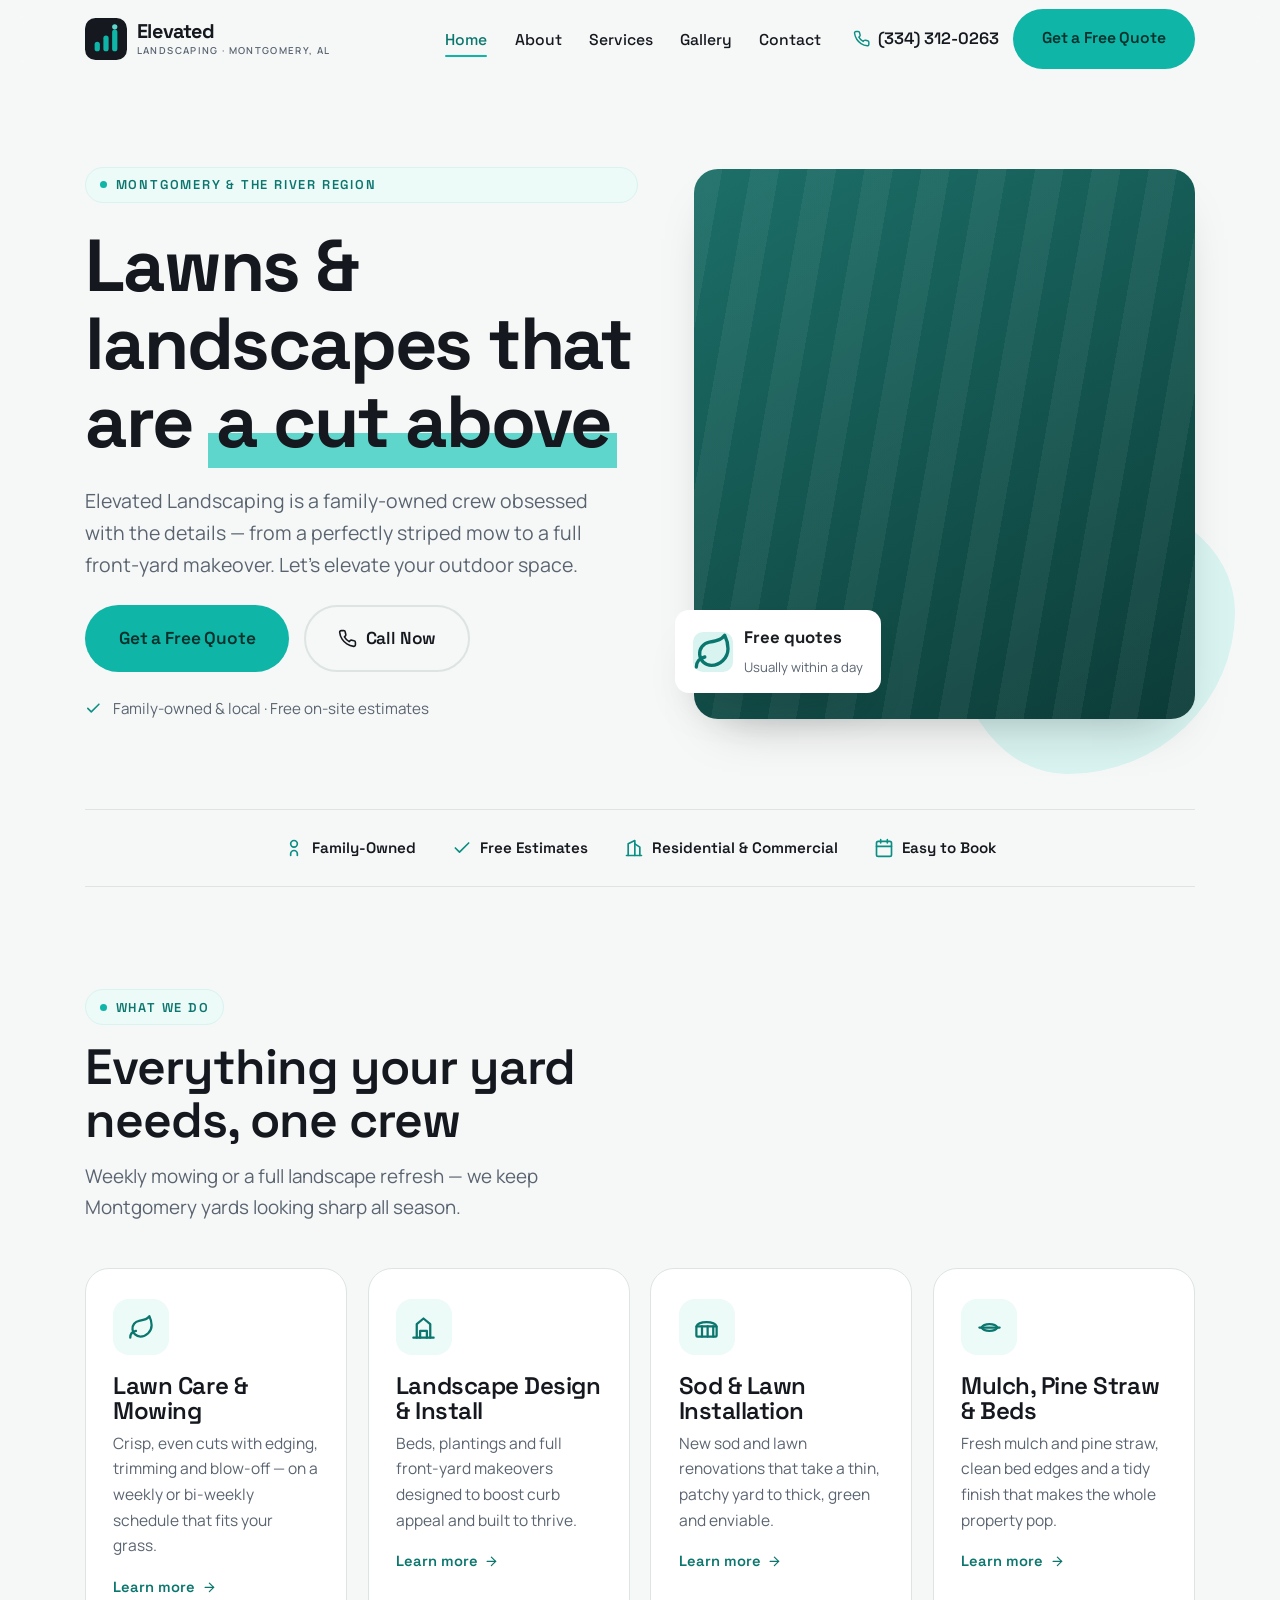
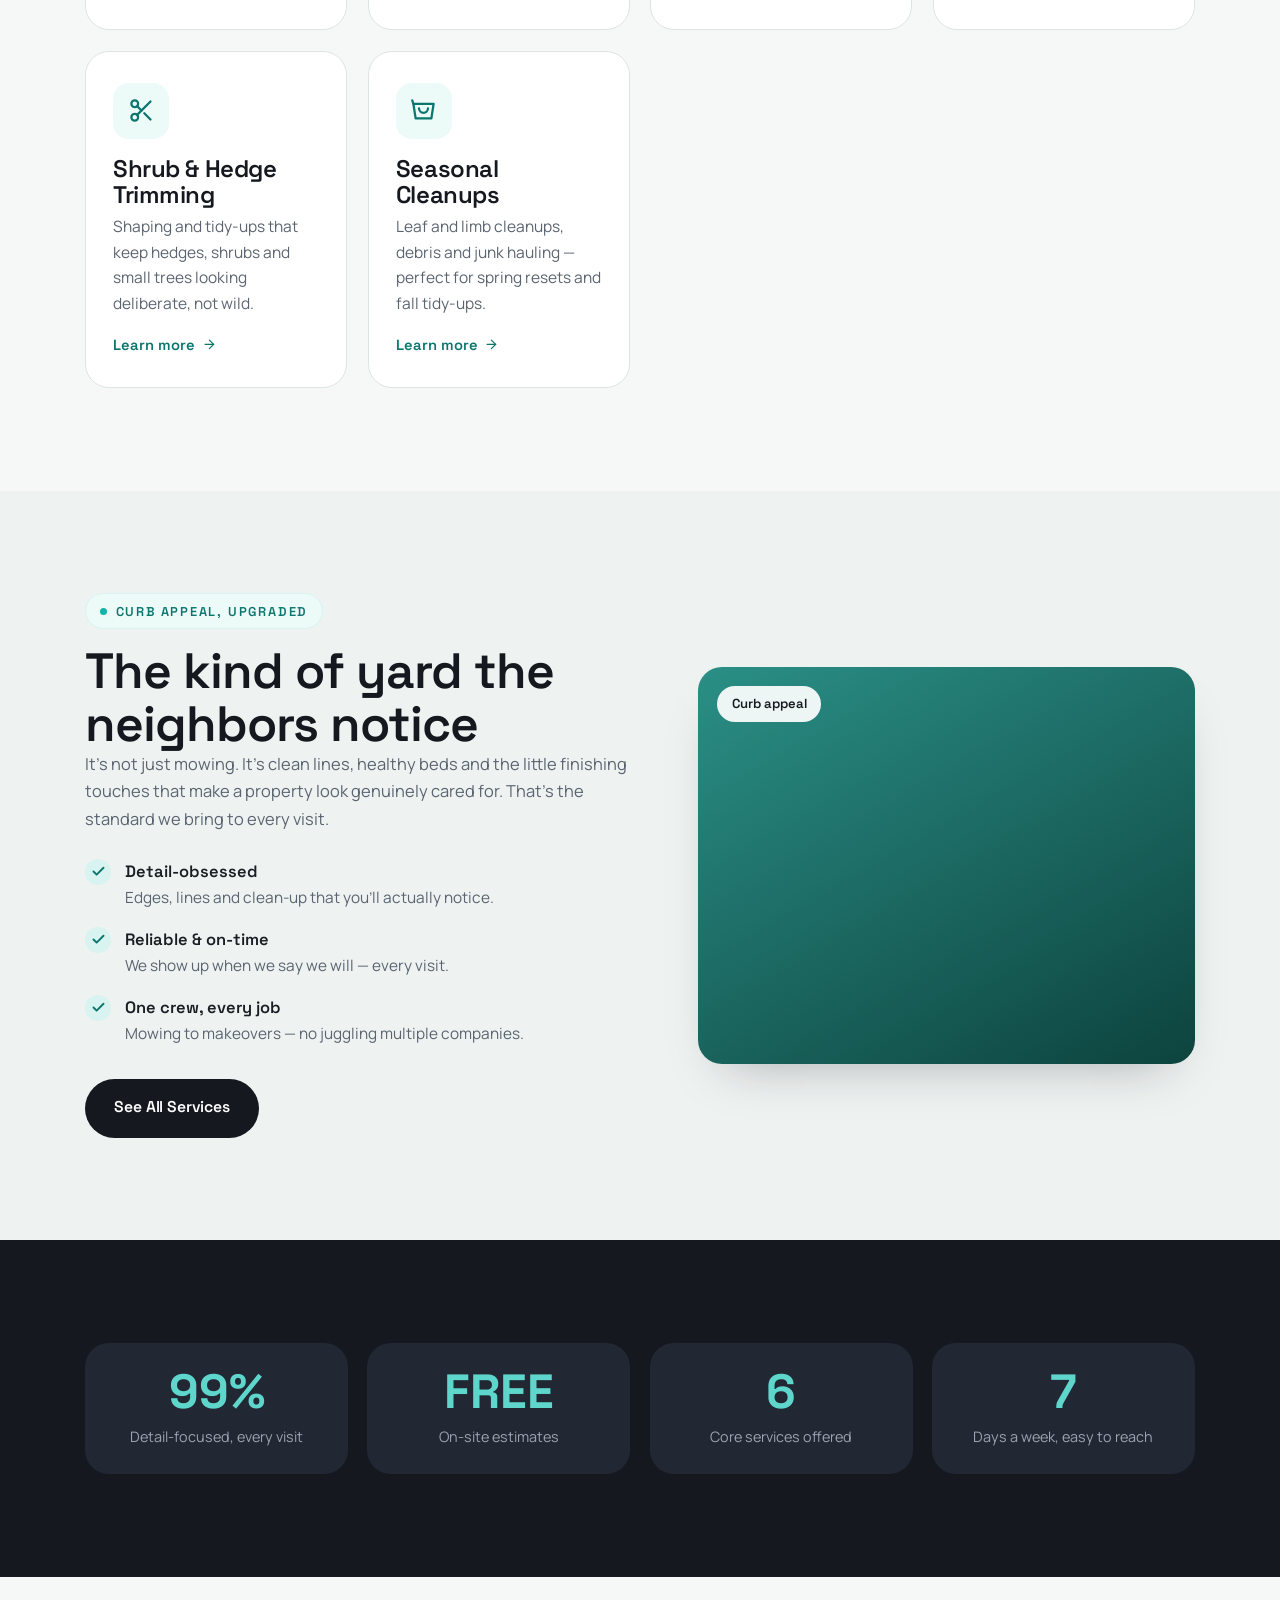
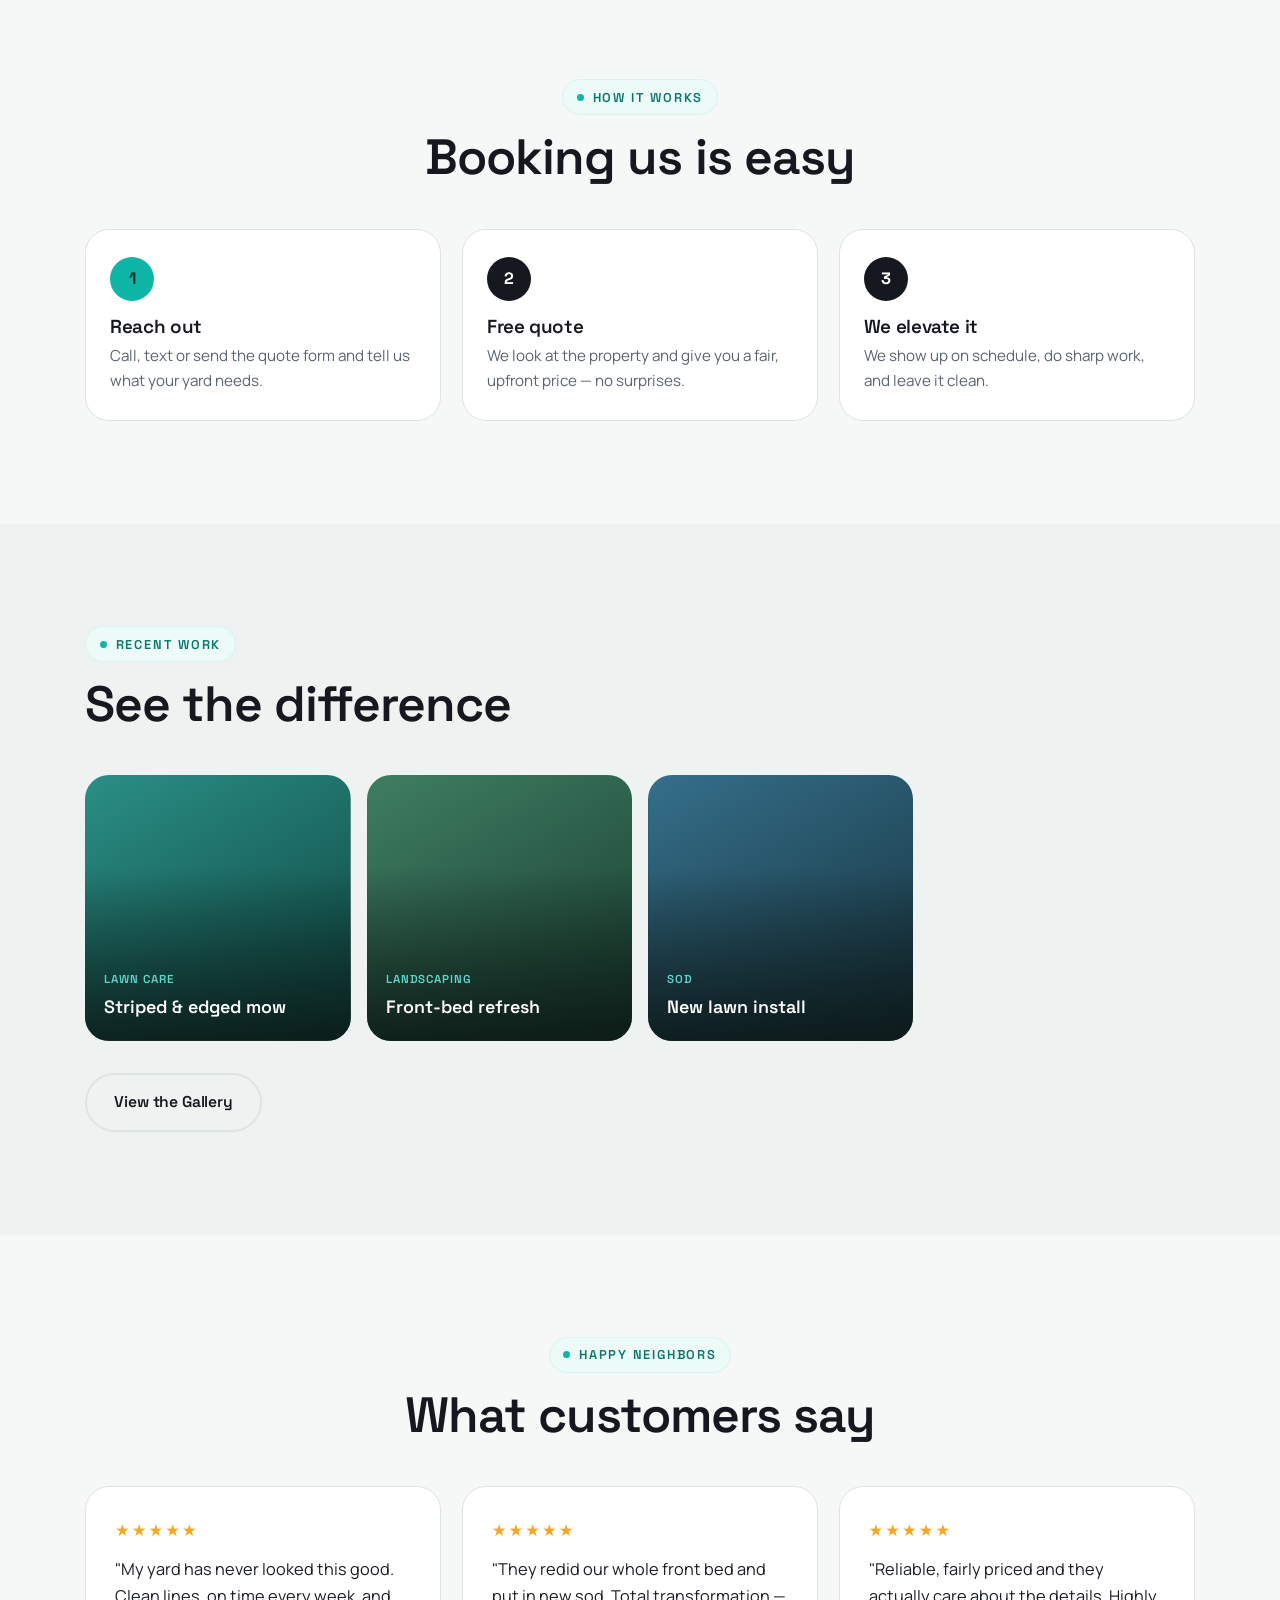
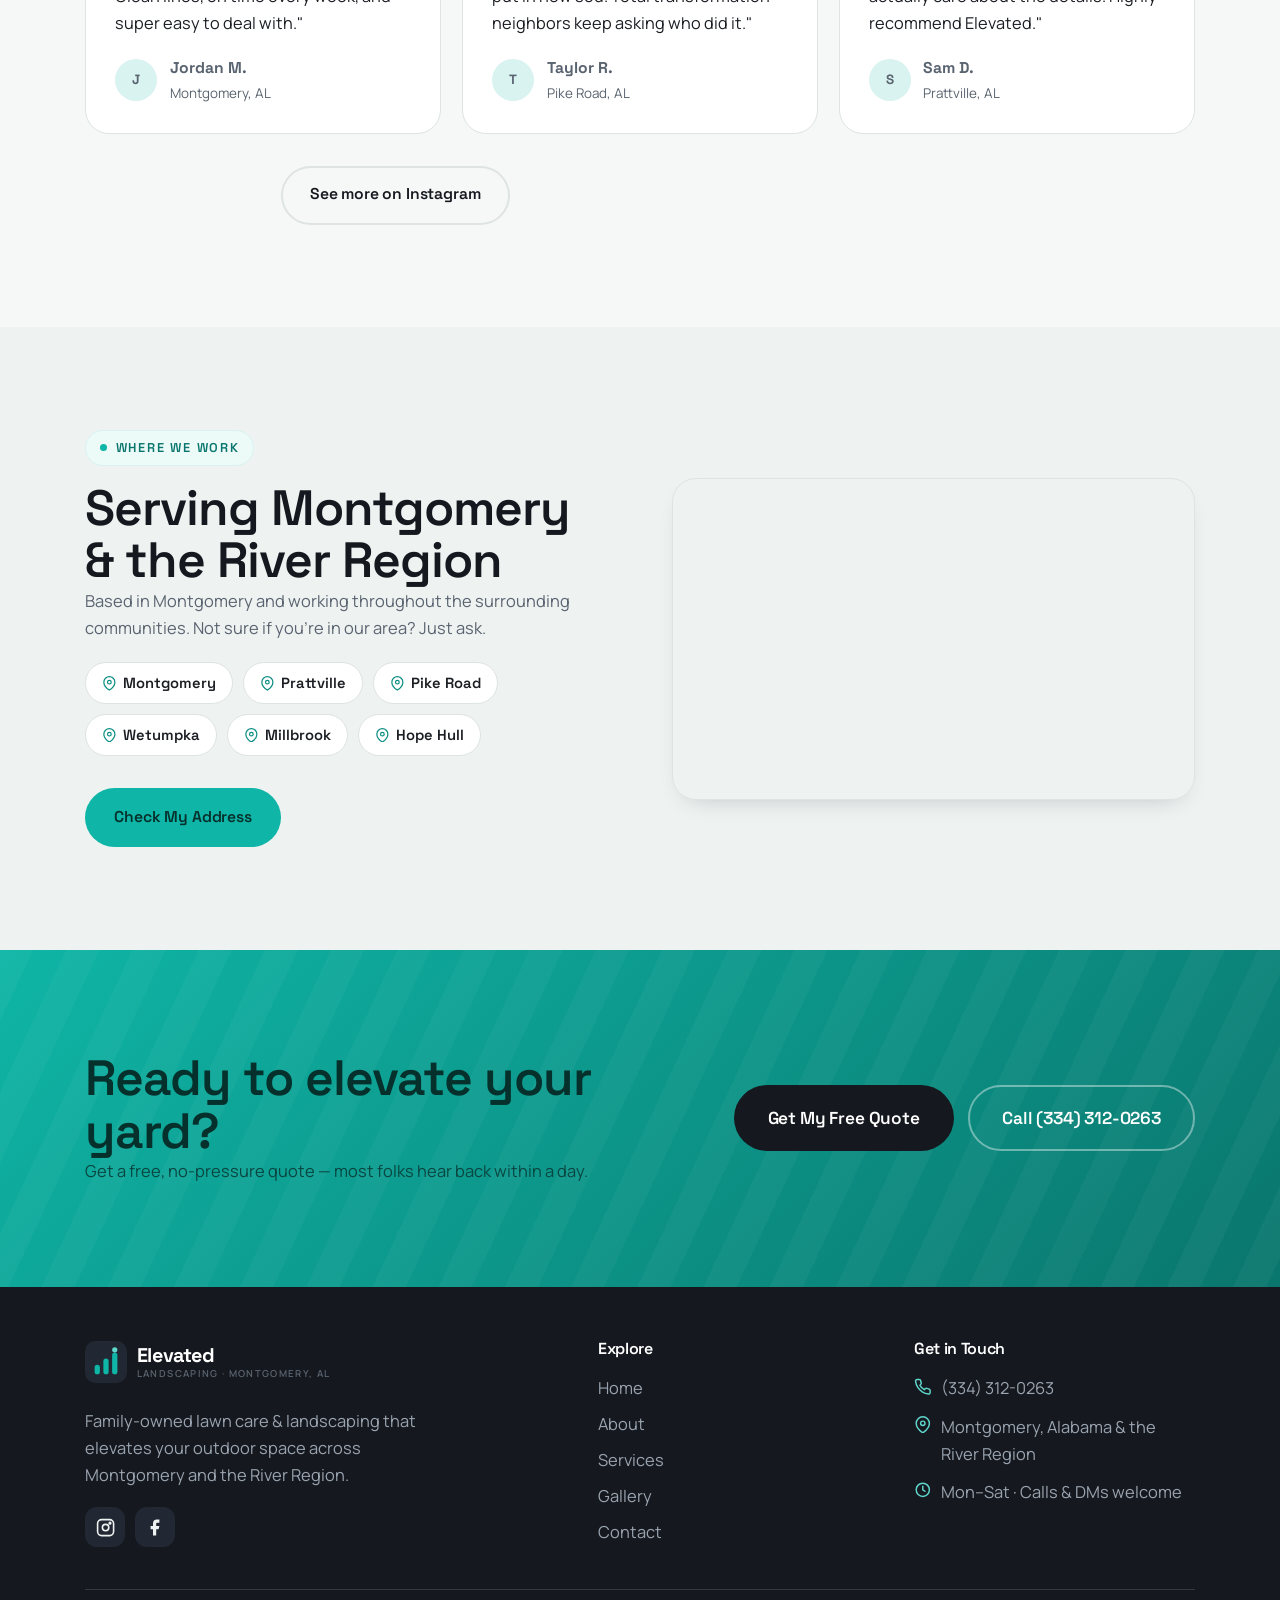
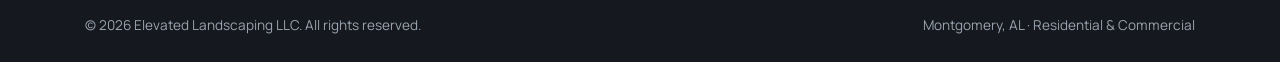
==== index.html @ ee964b33 "Initial commit: Elevated Landscaping LLC website Co-Authored-By: Claude Opus 4.8 <noreply@anthropic." ====
<!DOCTYPE html>
<html lang="en" class="no-js">
<head>
  <meta charset="UTF-8" />
  <meta name="viewport" content="width=device-width, initial-scale=1.0" />
  <title>Elevated Landscaping LLC | Lawn Care &amp; Landscaping in Montgomery, AL</title>
  <meta name="description" content="Elevated Landscaping LLC is a family-owned lawn care & landscaping company in Montgomery, AL. Mowing, landscape design, sod, mulch & cleanups. Free quotes — (334) 312-0263." />
  <meta name="theme-color" content="#15181e" />
  <link rel="canonical" href="https://elevatedlandscapingllc.example/" />

  <meta property="og:title" content="Elevated Landscaping LLC — Montgomery, AL" />
  <meta property="og:description" content="Lawn care & landscaping that elevates your outdoor space. Family-owned, serving Montgomery & the River Region." />
  <meta property="og:type" content="website" />
  <meta property="og:locale" content="en_US" />

  <link rel="icon" href="assets/icons/favicon.svg" type="image/svg+xml" />
  <link rel="preconnect" href="https://fonts.googleapis.com" />
  <link rel="preconnect" href="https://fonts.gstatic.com" crossorigin />
  <link href="https://fonts.googleapis.com/css2?family=Space+Grotesk:wght@500;600;700&family=Manrope:wght@400;500;600;700&display=swap" rel="stylesheet" />
  <link rel="stylesheet" href="css/style.css" />

  <script type="application/ld+json">
  {
    "@context": "https://schema.org",
    "@type": "LandscapingBusiness",
    "name": "Elevated Landscaping LLC",
    "telephone": "+1-334-312-0263",
    "address": { "@type": "PostalAddress", "addressLocality": "Montgomery", "addressRegion": "AL", "addressCountry": "US" },
    "areaServed": "Montgomery & the River Region, Alabama",
    "sameAs": [
      "https://www.instagram.com/elevated_landscapingllc/",
      "https://www.facebook.com/p/Elevated-Landscaping-61557698182991/"
    ],
    "description": "Family-owned lawn care and landscaping serving Montgomery and the River Region."
  }
  </script>
</head>
<body>
  <a class="skip-link" href="#main">Skip to content</a>

  <!-- ===================== HEADER ===================== -->
  <header class="header">
    <div class="container">
      <nav class="nav" aria-label="Primary">
        <a href="index.html" class="logo" aria-label="Elevated Landscaping — home">
          <svg class="logo__mark" viewBox="0 0 48 48" aria-hidden="true">
            <rect width="48" height="48" rx="12" fill="#15181e"/>
            <g fill="#0fb5a6"><rect x="11" y="27" width="6" height="11" rx="3"/><rect x="21" y="20" width="6" height="18" rx="3"/><rect x="31" y="13" width="6" height="25" rx="3"/></g>
            <circle cx="34" cy="10" r="3" fill="#5fd6cc"/>
          </svg>
          <span class="logo__name">Elevated<small>Landscaping · Montgomery, AL</small></span>
        </a>
        <div class="nav__menu" id="nav-menu">
          <ul class="nav__links">
            <li><a class="nav__link" href="index.html">Home</a></li>
            <li><a class="nav__link" href="about.html">About</a></li>
            <li><a class="nav__link" href="services.html">Services</a></li>
            <li><a class="nav__link" href="gallery.html">Gallery</a></li>
            <li><a class="nav__link" href="contact.html">Contact</a></li>
          </ul>
          <div class="nav__actions">
            <a href="tel:+13343120263" class="nav__phone" aria-label="Call (334) 312-0263">
              <svg viewBox="0 0 24 24" fill="none" stroke="currentColor" stroke-width="2" stroke-linecap="round" stroke-linejoin="round" aria-hidden="true"><path d="M22 16.92v3a2 2 0 0 1-2.18 2 19.79 19.79 0 0 1-8.63-3.07 19.5 19.5 0 0 1-6-6 19.79 19.79 0 0 1-3.07-8.67A2 2 0 0 1 4.11 2h3a2 2 0 0 1 2 1.72c.13.96.36 1.9.7 2.81a2 2 0 0 1-.45 2.11L8.09 9.91a16 16 0 0 0 6 6l1.27-1.27a2 2 0 0 1 2.11-.45c.91.34 1.85.57 2.81.7A2 2 0 0 1 22 16.92Z"/></svg>
              (334) 312-0263
            </a>
            <a href="contact.html" class="btn">Get a Free Quote</a>
          </div>
        </div>
        <button class="nav__toggle" aria-label="Toggle menu" aria-controls="nav-menu" aria-expanded="false"><span></span></button>
      </nav>
    </div>
  </header>
  <div class="nav-scrim" aria-hidden="true"></div>

  <main id="main">

    <!-- ===================== HERO ===================== -->
    <section class="hero">
      <div class="container hero__inner">
        <div class="hero__copy">
          <span class="eyebrow reveal">Montgomery &amp; the River Region</span>
          <h1 class="reveal" data-delay="1">Lawns &amp; landscapes that are <span class="hl-underline">a cut above</span></h1>
          <p class="hero__lead reveal" data-delay="2">Elevated Landscaping is a family-owned crew obsessed with the details — from a perfectly striped mow to a full front-yard makeover. Let's elevate your outdoor space.</p>
          <div class="hero__actions reveal" data-delay="3">
            <a href="contact.html" class="btn btn--lg">Get a Free Quote</a>
            <a href="tel:+13343120263" class="btn btn--ghost btn--lg">
              <svg viewBox="0 0 24 24" fill="none" stroke="currentColor" stroke-width="2" stroke-linecap="round" stroke-linejoin="round" aria-hidden="true"><path d="M22 16.92v3a2 2 0 0 1-2.18 2 19.79 19.79 0 0 1-8.63-3.07 19.5 19.5 0 0 1-6-6 19.79 19.79 0 0 1-3.07-8.67A2 2 0 0 1 4.11 2h3a2 2 0 0 1 2 1.72c.13.96.36 1.9.7 2.81a2 2 0 0 1-.45 2.11L8.09 9.91a16 16 0 0 0 6 6l1.27-1.27a2 2 0 0 1 2.11-.45c.91.34 1.85.57 2.81.7A2 2 0 0 1 22 16.92Z"/></svg>
              Call Now
            </a>
          </div>
          <p class="hero__rating reveal" data-delay="3">
            <svg viewBox="0 0 24 24" fill="none" stroke="currentColor" stroke-width="2.2" stroke-linecap="round" stroke-linejoin="round" style="width:1.1em;color:var(--teal-600)"><polyline points="20 6 9 17 4 12"/></svg>
            Family-owned &amp; local · Free on-site estimates
          </p>
        </div>
        <div class="hero__visual reveal" data-delay="2">
          <div class="hero__blob" aria-hidden="true"></div>
          <!-- Replace background with a real signature lawn / landscape photo -->
          <div class="hero__img" role="img" aria-label="A freshly manicured lawn and landscape"></div>
          <div class="hero__badge">
            <span class="ic"><svg viewBox="0 0 24 24" fill="none" stroke="currentColor" stroke-width="2" stroke-linecap="round" stroke-linejoin="round"><path d="M11 20A7 7 0 0 1 9.8 6.1C15.5 5 17 4.48 19 2c1 2 2 4.18 2 8 0 5.5-4.78 10-10 10Z"/><path d="M2 21c0-3 1.85-5.36 5.08-6"/></svg></span>
            <div><b>Free quotes</b><span>Usually within a day</span></div>
          </div>
        </div>
      </div>
    </section>

    <!-- ===================== TRUST BAR ===================== -->
    <div class="container">
      <div class="trustbar">
        <span class="trustbar__item"><svg viewBox="0 0 24 24" fill="none" stroke="currentColor" stroke-width="2" stroke-linecap="round" stroke-linejoin="round"><path d="M16 21v-2a4 4 0 0 0-8 0v2"/><circle cx="12" cy="7" r="4"/></svg>Family-Owned</span>
        <span class="trustbar__item"><svg viewBox="0 0 24 24" fill="none" stroke="currentColor" stroke-width="2" stroke-linecap="round" stroke-linejoin="round"><path d="M20 6 9 17l-5-5"/></svg>Free Estimates</span>
        <span class="trustbar__item"><svg viewBox="0 0 24 24" fill="none" stroke="currentColor" stroke-width="2" stroke-linecap="round" stroke-linejoin="round"><path d="M3 21h18"/><path d="M5 21V7l8-4v18"/><path d="M19 21V11l-6-4"/></svg>Residential &amp; Commercial</span>
        <span class="trustbar__item"><svg viewBox="0 0 24 24" fill="none" stroke="currentColor" stroke-width="2" stroke-linecap="round" stroke-linejoin="round"><rect x="3" y="4" width="18" height="18" rx="2"/><path d="M16 2v4M8 2v4M3 10h18"/></svg>Easy to Book</span>
      </div>
    </div>

    <!-- ===================== SERVICES ===================== -->
    <section class="section" aria-labelledby="svc-h">
      <div class="container">
        <div class="section-head reveal">
          <span class="eyebrow">What We Do</span>
          <h2 id="svc-h" style="margin-top:1rem">Everything your yard needs, one crew</h2>
          <p class="lead">Weekly mowing or a full landscape refresh — we keep Montgomery yards looking sharp all season.</p>
        </div>
        <div class="cards">
          <article class="card reveal">
            <div class="card__ic"><svg viewBox="0 0 24 24" fill="none" stroke="currentColor" stroke-width="2" stroke-linecap="round" stroke-linejoin="round"><path d="M11 20A7 7 0 0 1 9.8 6.1C15.5 5 17 4.48 19 2c1 2 2 4.18 2 8 0 5.5-4.78 10-10 10Z"/><path d="M2 21c0-3 1.85-5.36 5.08-6"/></svg></div>
            <h3>Lawn Care &amp; Mowing</h3>
            <p>Crisp, even cuts with edging, trimming and blow-off — on a weekly or bi-weekly schedule that fits your grass.</p>
            <a href="services.html#mowing" class="card__link">Learn more <svg viewBox="0 0 24 24" fill="none" stroke="currentColor" stroke-width="2" stroke-linecap="round" stroke-linejoin="round"><line x1="5" y1="12" x2="19" y2="12"/><polyline points="12 5 19 12 12 19"/></svg></a>
          </article>
          <article class="card reveal" data-delay="1">
            <div class="card__ic"><svg viewBox="0 0 24 24" fill="none" stroke="currentColor" stroke-width="2" stroke-linecap="round" stroke-linejoin="round"><path d="M3 21h18"/><path d="M6 21V9l6-5 6 5v12"/><path d="M9 21v-6h6v6"/></svg></div>
            <h3>Landscape Design &amp; Install</h3>
            <p>Beds, plantings and full front-yard makeovers designed to boost curb appeal and built to thrive.</p>
            <a href="services.html#design" class="card__link">Learn more <svg viewBox="0 0 24 24" fill="none" stroke="currentColor" stroke-width="2" stroke-linecap="round" stroke-linejoin="round"><line x1="5" y1="12" x2="19" y2="12"/><polyline points="12 5 19 12 12 19"/></svg></a>
          </article>
          <article class="card reveal" data-delay="2">
            <div class="card__ic"><svg viewBox="0 0 24 24" fill="none" stroke="currentColor" stroke-width="2" stroke-linecap="round" stroke-linejoin="round"><rect x="3" y="11" width="18" height="9" rx="1"/><path d="M3 11c2-5 16-5 18 0"/><path d="M8 20v-9M13 20v-9M18 20v-9"/></svg></div>
            <h3>Sod &amp; Lawn Installation</h3>
            <p>New sod and lawn renovations that take a thin, patchy yard to thick, green and enviable.</p>
            <a href="services.html#sod" class="card__link">Learn more <svg viewBox="0 0 24 24" fill="none" stroke="currentColor" stroke-width="2" stroke-linecap="round" stroke-linejoin="round"><line x1="5" y1="12" x2="19" y2="12"/><polyline points="12 5 19 12 12 19"/></svg></a>
          </article>
          <article class="card reveal">
            <div class="card__ic"><svg viewBox="0 0 24 24" fill="none" stroke="currentColor" stroke-width="2" stroke-linecap="round" stroke-linejoin="round"><path d="M3 12h18"/><path d="M5 12c2-4 12-4 14 0"/><path d="M5 12c2 4 12 4 14 0"/></svg></div>
            <h3>Mulch, Pine Straw &amp; Beds</h3>
            <p>Fresh mulch and pine straw, clean bed edges and a tidy finish that makes the whole property pop.</p>
            <a href="services.html#mulch" class="card__link">Learn more <svg viewBox="0 0 24 24" fill="none" stroke="currentColor" stroke-width="2" stroke-linecap="round" stroke-linejoin="round"><line x1="5" y1="12" x2="19" y2="12"/><polyline points="12 5 19 12 12 19"/></svg></a>
          </article>
          <article class="card reveal" data-delay="1">
            <div class="card__ic"><svg viewBox="0 0 24 24" fill="none" stroke="currentColor" stroke-width="2" stroke-linecap="round" stroke-linejoin="round"><circle cx="6" cy="6" r="3"/><circle cx="6" cy="18" r="3"/><line x1="20" y1="4" x2="8.12" y2="15.88"/><line x1="14.47" y1="14.48" x2="20" y2="20"/><line x1="8.12" y1="8.12" x2="12" y2="12"/></svg></div>
            <h3>Shrub &amp; Hedge Trimming</h3>
            <p>Shaping and tidy-ups that keep hedges, shrubs and small trees looking deliberate, not wild.</p>
            <a href="services.html#trimming" class="card__link">Learn more <svg viewBox="0 0 24 24" fill="none" stroke="currentColor" stroke-width="2" stroke-linecap="round" stroke-linejoin="round"><line x1="5" y1="12" x2="19" y2="12"/><polyline points="12 5 19 12 12 19"/></svg></a>
          </article>
          <article class="card reveal" data-delay="2">
            <div class="card__ic"><svg viewBox="0 0 24 24" fill="none" stroke="currentColor" stroke-width="2" stroke-linecap="round" stroke-linejoin="round"><path d="M3 6h18l-2 13H5L3 6z"/><path d="M3 6 2 3"/><path d="M16 10a4 4 0 0 1-8 0"/></svg></div>
            <h3>Seasonal Cleanups</h3>
            <p>Leaf and limb cleanups, debris and junk hauling — perfect for spring resets and fall tidy-ups.</p>
            <a href="services.html#cleanups" class="card__link">Learn more <svg viewBox="0 0 24 24" fill="none" stroke="currentColor" stroke-width="2" stroke-linecap="round" stroke-linejoin="round"><line x1="5" y1="12" x2="19" y2="12"/><polyline points="12 5 19 12 12 19"/></svg></a>
          </article>
        </div>
      </div>
    </section>

    <!-- ===================== FEATURE ===================== -->
    <section class="section section--mist" aria-labelledby="feat-h">
      <div class="container split split--media-right">
        <div class="reveal">
          <span class="eyebrow">Curb Appeal, Upgraded</span>
          <h2 id="feat-h" style="margin-top:1rem">The kind of yard the neighbors notice</h2>
          <p class="muted">It's not just mowing. It's clean lines, healthy beds and the little finishing touches that make a property look genuinely cared for. That's the standard we bring to every visit.</p>
          <ul class="checks">
            <li><span class="tick"><svg viewBox="0 0 24 24" fill="none" stroke="currentColor" stroke-width="3" stroke-linecap="round" stroke-linejoin="round"><polyline points="20 6 9 17 4 12"/></svg></span><span><b>Detail-obsessed</b><span class="t">Edges, lines and clean-up that you'll actually notice.</span></span></li>
            <li><span class="tick"><svg viewBox="0 0 24 24" fill="none" stroke="currentColor" stroke-width="3" stroke-linecap="round" stroke-linejoin="round"><polyline points="20 6 9 17 4 12"/></svg></span><span><b>Reliable &amp; on-time</b><span class="t">We show up when we say we will — every visit.</span></span></li>
            <li><span class="tick"><svg viewBox="0 0 24 24" fill="none" stroke="currentColor" stroke-width="3" stroke-linecap="round" stroke-linejoin="round"><polyline points="20 6 9 17 4 12"/></svg></span><span><b>One crew, every job</b><span class="t">Mowing to makeovers — no juggling multiple companies.</span></span></li>
          </ul>
          <a href="services.html" class="btn btn--dark mt-2">See All Services</a>
        </div>
        <div class="feature__media reveal" data-delay="1">
          <!-- Replace background with a real curb-appeal / before-after photo -->
          <span class="pill">Curb appeal</span>
        </div>
      </div>
    </section>

    <!-- ===================== STATS ===================== -->
    <!-- Commitments, not track-record metrics. Update with real figures once available. -->
    <section class="section section--ink" aria-label="Our promise">
      <div class="container">
        <div class="stats">
          <div class="stat reveal"><div class="stat__num"><span data-count="100" data-suffix="%">0%</span></div><div class="stat__label">Detail-focused, every visit</div></div>
          <div class="stat reveal" data-delay="1"><div class="stat__num">FREE</div><div class="stat__label">On-site estimates</div></div>
          <div class="stat reveal" data-delay="2"><div class="stat__num"><span data-count="6">0</span></div><div class="stat__label">Core services offered</div></div>
          <div class="stat reveal" data-delay="3"><div class="stat__num"><span data-count="7">0</span></div><div class="stat__label">Days a week, easy to reach</div></div>
        </div>
      </div>
    </section>

    <!-- ===================== PROCESS ===================== -->
    <section class="section" aria-labelledby="how-h">
      <div class="container">
        <div class="section-head section-head--center reveal">
          <span class="eyebrow">How It Works</span>
          <h2 id="how-h" style="margin-top:1rem">Booking us is easy</h2>
        </div>
        <div class="steps">
          <div class="step reveal"><div class="step__n">1</div><h3>Reach out</h3><p>Call, text or send the quote form and tell us what your yard needs.</p></div>
          <div class="step reveal" data-delay="1"><div class="step__n">2</div><h3>Free quote</h3><p>We look at the property and give you a fair, upfront price — no surprises.</p></div>
          <div class="step reveal" data-delay="2"><div class="step__n">3</div><h3>We elevate it</h3><p>We show up on schedule, do sharp work, and leave it clean.</p></div>
        </div>
      </div>
    </section>

    <!-- ===================== GALLERY TEASER ===================== -->
    <section class="section section--mist" aria-labelledby="work-h">
      <div class="container">
        <div class="section-head reveal">
          <span class="eyebrow">Recent Work</span>
          <h2 id="work-h" style="margin-top:1rem">See the difference</h2>
        </div>
        <!-- Placeholder tiles — replace each tile's background with a real photo -->
        <div class="gallery reveal">
          <article class="tile g-1"><span class="tile__cat">Lawn Care</span><span class="tile__title">Striped &amp; edged mow</span></article>
          <article class="tile g-3"><span class="tile__cat">Landscaping</span><span class="tile__title">Front-bed refresh</span></article>
          <article class="tile g-2"><span class="tile__cat">Sod</span><span class="tile__title">New lawn install</span></article>
        </div>
        <p class="mt-2"><a href="gallery.html" class="btn btn--ghost">View the Gallery</a></p>
      </div>
    </section>

    <!-- ===================== REVIEWS ===================== -->
    <!-- PLACEHOLDER reviews — replace with real Google/Facebook/Instagram reviews before launch. -->
    <section class="section" aria-labelledby="rev-h">
      <div class="container">
        <div class="section-head section-head--center reveal">
          <span class="eyebrow">Happy Neighbors</span>
          <h2 id="rev-h" style="margin-top:1rem">What customers say</h2>
        </div>
        <div class="reviews">
          <figure class="review reveal">
            <div class="review__stars" aria-label="5 out of 5 stars">★★★★★</div>
            <blockquote><p>"My yard has never looked this good. Clean lines, on time every week, and super easy to deal with."</p></blockquote>
            <figcaption class="review__by"><span class="review__av">J</span><span><b>Jordan M.</b><span>Montgomery, AL</span></span></figcaption>
          </figure>
          <figure class="review reveal" data-delay="1">
            <div class="review__stars" aria-label="5 out of 5 stars">★★★★★</div>
            <blockquote><p>"They redid our whole front bed and put in new sod. Total transformation — neighbors keep asking who did it."</p></blockquote>
            <figcaption class="review__by"><span class="review__av">T</span><span><b>Taylor R.</b><span>Pike Road, AL</span></span></figcaption>
          </figure>
          <figure class="review reveal" data-delay="2">
            <div class="review__stars" aria-label="5 out of 5 stars">★★★★★</div>
            <blockquote><p>"Reliable, fairly priced and they actually care about the details. Highly recommend Elevated."</p></blockquote>
            <figcaption class="review__by"><span class="review__av">S</span><span><b>Sam D.</b><span>Prattville, AL</span></span></figcaption>
          </figure>
        </div>
        <p class="text-center mt-2"><a href="https://www.instagram.com/elevated_landscapingllc/" class="btn btn--ghost" target="_blank" rel="noopener">See more on Instagram</a></p>
      </div>
    </section>

    <!-- ===================== SERVICE AREA ===================== -->
    <section class="section section--mist" aria-labelledby="area-h">
      <div class="container split">
        <div class="reveal">
          <span class="eyebrow">Where We Work</span>
          <h2 id="area-h" style="margin-top:1rem">Serving Montgomery &amp; the River Region</h2>
          <p class="muted">Based in Montgomery and working throughout the surrounding communities. Not sure if you're in our area? Just ask.</p>
          <div class="area__chips">
            <span class="area__chip"><svg viewBox="0 0 24 24" fill="none" stroke="currentColor" stroke-width="2"><path d="M21 10c0 7-9 13-9 13s-9-6-9-13a9 9 0 0 1 18 0Z"/><circle cx="12" cy="10" r="3"/></svg>Montgomery</span>
            <span class="area__chip"><svg viewBox="0 0 24 24" fill="none" stroke="currentColor" stroke-width="2"><path d="M21 10c0 7-9 13-9 13s-9-6-9-13a9 9 0 0 1 18 0Z"/><circle cx="12" cy="10" r="3"/></svg>Prattville</span>
            <span class="area__chip"><svg viewBox="0 0 24 24" fill="none" stroke="currentColor" stroke-width="2"><path d="M21 10c0 7-9 13-9 13s-9-6-9-13a9 9 0 0 1 18 0Z"/><circle cx="12" cy="10" r="3"/></svg>Pike Road</span>
            <span class="area__chip"><svg viewBox="0 0 24 24" fill="none" stroke="currentColor" stroke-width="2"><path d="M21 10c0 7-9 13-9 13s-9-6-9-13a9 9 0 0 1 18 0Z"/><circle cx="12" cy="10" r="3"/></svg>Wetumpka</span>
            <span class="area__chip"><svg viewBox="0 0 24 24" fill="none" stroke="currentColor" stroke-width="2"><path d="M21 10c0 7-9 13-9 13s-9-6-9-13a9 9 0 0 1 18 0Z"/><circle cx="12" cy="10" r="3"/></svg>Millbrook</span>
            <span class="area__chip"><svg viewBox="0 0 24 24" fill="none" stroke="currentColor" stroke-width="2"><path d="M21 10c0 7-9 13-9 13s-9-6-9-13a9 9 0 0 1 18 0Z"/><circle cx="12" cy="10" r="3"/></svg>Hope Hull</span>
          </div>
          <a href="contact.html" class="btn mt-2">Check My Address</a>
        </div>
        <div class="area__map reveal" data-delay="1">
          <iframe title="Elevated Landscaping service area — Montgomery, Alabama"
            src="https://www.google.com/maps?q=Montgomery,%20Alabama&output=embed"
            loading="lazy" referrerpolicy="no-referrer-when-downgrade"></iframe>
        </div>
      </div>
    </section>

    <!-- ===================== CTA ===================== -->
    <section class="section cta">
      <div class="container cta__inner">
        <div class="reveal">
          <h2>Ready to elevate your yard?</h2>
          <p>Get a free, no-pressure quote — most folks hear back within a day.</p>
        </div>
        <div class="hero__actions reveal" data-delay="1">
          <a href="contact.html" class="btn btn--dark btn--lg">Get My Free Quote</a>
          <a href="tel:+13343120263" class="btn btn--ghost-light btn--lg">Call (334) 312-0263</a>
        </div>
      </div>
    </section>
  </main>

  <!-- ===================== FOOTER ===================== -->
  <footer class="footer">
    <div class="container">
      <div class="footer__grid">
        <div class="footer__about">
          <a href="index.html" class="logo" aria-label="Elevated Landscaping — home">
            <svg class="logo__mark" viewBox="0 0 48 48" aria-hidden="true">
              <rect width="48" height="48" rx="12" fill="#222833"/>
              <g fill="#0fb5a6"><rect x="11" y="27" width="6" height="11" rx="3"/><rect x="21" y="20" width="6" height="18" rx="3"/><rect x="31" y="13" width="6" height="25" rx="3"/></g>
              <circle cx="34" cy="10" r="3" fill="#5fd6cc"/>
            </svg>
            <span class="logo__name">Elevated<small>Landscaping · Montgomery, AL</small></span>
          </a>
          <p>Family-owned lawn care &amp; landscaping that elevates your outdoor space across Montgomery and the River Region.</p>
          <div class="footer__social">
            <a href="https://www.instagram.com/elevated_landscapingllc/" target="_blank" rel="noopener" aria-label="Elevated Landscaping on Instagram">
              <svg viewBox="0 0 24 24" fill="none" stroke="currentColor" stroke-width="2" stroke-linecap="round" stroke-linejoin="round"><rect x="2" y="2" width="20" height="20" rx="5"/><circle cx="12" cy="12" r="4"/><circle cx="17.5" cy="6.5" r="1"/></svg>
            </a>
            <a href="https://www.facebook.com/p/Elevated-Landscaping-61557698182991/" target="_blank" rel="noopener" aria-label="Elevated Landscaping on Facebook">
              <svg viewBox="0 0 24 24" fill="currentColor"><path d="M18 2h-3a5 5 0 0 0-5 5v3H7v4h3v8h4v-8h3l1-4h-4V7a1 1 0 0 1 1-1h3z"/></svg>
            </a>
          </div>
        </div>
        <div>
          <h4>Explore</h4>
          <ul class="footer__links">
            <li><a href="index.html">Home</a></li>
            <li><a href="about.html">About</a></li>
            <li><a href="services.html">Services</a></li>
            <li><a href="gallery.html">Gallery</a></li>
            <li><a href="contact.html">Contact</a></li>
          </ul>
        </div>
        <div>
          <h4>Get in Touch</h4>
          <ul class="footer__contact">
            <li><svg viewBox="0 0 24 24" fill="none" stroke="currentColor" stroke-width="2" stroke-linecap="round" stroke-linejoin="round"><path d="M22 16.92v3a2 2 0 0 1-2.18 2 19.79 19.79 0 0 1-8.63-3.07 19.5 19.5 0 0 1-6-6 19.79 19.79 0 0 1-3.07-8.67A2 2 0 0 1 4.11 2h3a2 2 0 0 1 2 1.72c.13.96.36 1.9.7 2.81a2 2 0 0 1-.45 2.11L8.09 9.91a16 16 0 0 0 6 6l1.27-1.27a2 2 0 0 1 2.11-.45c.91.34 1.85.57 2.81.7A2 2 0 0 1 22 16.92Z"/></svg><a href="tel:+13343120263">(334) 312-0263</a></li>
            <li><svg viewBox="0 0 24 24" fill="none" stroke="currentColor" stroke-width="2" stroke-linecap="round" stroke-linejoin="round"><path d="M21 10c0 7-9 13-9 13s-9-6-9-13a9 9 0 0 1 18 0Z"/><circle cx="12" cy="10" r="3"/></svg><span>Montgomery, Alabama &amp; the River Region</span></li>
            <li><svg viewBox="0 0 24 24" fill="none" stroke="currentColor" stroke-width="2" stroke-linecap="round" stroke-linejoin="round"><circle cx="12" cy="12" r="9"/><polyline points="12 7 12 12 15 14"/></svg><span>Mon–Sat · Calls &amp; DMs welcome</span></li>
          </ul>
        </div>
      </div>
      <div class="footer__bottom">
        <span>&copy; <span id="year">2026</span> Elevated Landscaping LLC. All rights reserved.</span>
        <span>Montgomery, AL · Residential &amp; Commercial</span>
      </div>
    </div>
  </footer>

  <button class="to-top" aria-label="Back to top"><svg viewBox="0 0 24 24" fill="none" stroke="currentColor" stroke-width="2.4" stroke-linecap="round" stroke-linejoin="round" width="20" height="20"><polyline points="18 15 12 9 6 15"/></svg></button>

  <nav class="callbar" aria-label="Quick actions">
    <a href="tel:+13343120263"><svg viewBox="0 0 24 24" fill="none" stroke="currentColor" stroke-width="2" stroke-linecap="round" stroke-linejoin="round"><path d="M22 16.92v3a2 2 0 0 1-2.18 2 19.79 19.79 0 0 1-8.63-3.07 19.5 19.5 0 0 1-6-6 19.79 19.79 0 0 1-3.07-8.67A2 2 0 0 1 4.11 2h3a2 2 0 0 1 2 1.72c.13.96.36 1.9.7 2.81a2 2 0 0 1-.45 2.11L8.09 9.91a16 16 0 0 0 6 6l1.27-1.27a2 2 0 0 1 2.11-.45c.91.34 1.85.57 2.81.7A2 2 0 0 1 22 16.92Z"/></svg>Call Now</a>
    <a href="contact.html"><svg viewBox="0 0 24 24" fill="none" stroke="currentColor" stroke-width="2" stroke-linecap="round" stroke-linejoin="round"><path d="M14 2H6a2 2 0 0 0-2 2v16a2 2 0 0 0 2 2h12a2 2 0 0 0 2-2V8z"/><polyline points="14 2 14 8 20 8"/></svg>Free Quote</a>
  </nav>

  <script src="js/main.js" defer></script>
</body>
</html>
---- css/style.css ----
/* =====================================================================
   Elevated Landscaping LLC — "Fresh Modern Outdoor Brand"
   Cool ink + vibrant teal on a bright airy canvas.
   Space Grotesk + Manrope. Rounded, modern, high-conversion.
   Hand-built, no frameworks.
   ===================================================================== */

/* ----------------------------- Tokens ------------------------------ */
:root {
  /* Brand */
  --ink:       #15181e;   /* cool near-black */
  --ink-2:     #222833;   /* dark panel */
  --ink-3:     #333b47;
  --teal:      #0fb5a6;   /* vibrant accent */
  --teal-600:  #0b8e83;
  --teal-700:  #0a766d;
  --teal-300:  #5fd6cc;
  --teal-100:  #d8f3f0;
  --teal-50:   #ecfaf8;

  /* Neutrals */
  --canvas:    #f6f8f7;   /* cool off-white */
  --mist:      #eef2f1;   /* surface */
  --white:     #ffffff;
  --line:      #dde4e1;
  --line-dark: #313944;

  /* Text */
  --text:      #1a1d22;
  --muted:     #5a6470;
  --on-dark:   #eef2f1;
  --on-dark-mut:#9aa4b0;

  /* System */
  --radius:    14px;
  --radius-lg: 24px;
  --pill:      999px;
  --shadow:    0 24px 50px -28px rgba(21,24,30,.35);
  --shadow-sm: 0 10px 26px -16px rgba(21,24,30,.3);
  --shadow-teal: 0 16px 34px -14px rgba(15,181,166,.5);
  --container: 1180px;
  --gutter:    clamp(1.1rem, 4vw, 2.2rem);
  --ease:      cubic-bezier(.22,.7,.25,1);

  --ff-display:"Space Grotesk", system-ui, sans-serif;
  --ff-body:   "Manrope", system-ui, -apple-system, "Segoe UI", sans-serif;
}

/* ----------------------------- Reset ------------------------------- */
*, *::before, *::after { box-sizing: border-box; }
* { margin: 0; }
html { scroll-behavior: smooth; -webkit-text-size-adjust: 100%; }
@media (prefers-reduced-motion: reduce) {
  html { scroll-behavior: auto; }
  *, *::before, *::after { animation-duration: .001ms !important; transition-duration: .001ms !important; }
}
body {
  font-family: var(--ff-body);
  color: var(--text);
  background: var(--canvas);
  line-height: 1.65;
  font-size: 1.03rem;
  -webkit-font-smoothing: antialiased;
  text-rendering: optimizeLegibility;
}
img, svg, picture, iframe { display: block; max-width: 100%; }
a { color: inherit; text-decoration: none; }
button { font: inherit; cursor: pointer; border: 0; background: none; color: inherit; }
input, textarea, select { font: inherit; color: inherit; }
ul { list-style: none; padding: 0; }
::selection { background: var(--teal); color: var(--ink); }
:focus-visible { outline: 3px solid var(--teal); outline-offset: 2px; border-radius: 4px; }

/* --------------------------- Typography ---------------------------- */
h1, h2, h3, h4, .display {
  font-family: var(--ff-display);
  font-weight: 600;
  line-height: 1.06;
  letter-spacing: -0.02em;
  color: var(--ink);
}
h1 { font-size: clamp(2.6rem, 6vw, 4.6rem); font-weight: 700; }
h2 { font-size: clamp(2rem, 4.2vw, 3.1rem); }
h3 { font-size: clamp(1.2rem, 2vw, 1.5rem); }
p { max-width: 62ch; }
strong { font-weight: 700; }
.hl { color: var(--teal-600); }
.hl-underline { background: linear-gradient(transparent 62%, var(--teal-300) 0); padding: 0 .1em; }

.eyebrow {
  display: inline-flex; align-items: center; gap: .55rem;
  font-family: var(--ff-display); font-weight: 600; font-size: .8rem;
  text-transform: uppercase; letter-spacing: .14em; color: var(--teal-700);
  background: var(--teal-50); border: 1px solid var(--teal-100);
  padding: .4rem .85rem; border-radius: var(--pill);
}
.eyebrow::before { content: ""; width: 7px; height: 7px; border-radius: 50%; background: var(--teal); }
.eyebrow--plain { background: none; border: 0; padding: 0; }
.lead { font-size: 1.18rem; color: var(--muted); }

/* --------------------------- Layout -------------------------------- */
.container { width: 100%; max-width: var(--container); margin-inline: auto; padding-inline: var(--gutter); }
.section { padding-block: clamp(3.6rem, 8vw, 6.5rem); }
.section--tight { padding-block: clamp(2.4rem, 5vw, 3.6rem); }
.section--mist { background: var(--mist); }
.section--ink { background: var(--ink); color: var(--on-dark); }
.section--ink h1, .section--ink h2, .section--ink h3 { color: var(--white); }
.section--ink .lead, .section--ink .muted { color: var(--on-dark-mut); }
.section-head { max-width: 56ch; margin-bottom: 2.8rem; }
.section-head--center { margin-inline: auto; text-align: center; }
.section-head p { margin-top: .9rem; }
.split { display: grid; gap: clamp(2rem, 5vw, 4rem); align-items: center; }
@media (min-width: 900px) { .split { grid-template-columns: 1fr 1fr; } .split--media-right { grid-template-columns: 1.05fr .95fr; } }
.muted { color: var(--muted); }

/* --------------------------- Buttons ------------------------------- */
.btn {
  --bg: var(--teal); --fg: #06302c;
  display: inline-flex; align-items: center; gap: .55rem;
  background: var(--bg); color: var(--fg);
  font-family: var(--ff-display); font-weight: 600; font-size: .98rem; letter-spacing: -.01em;
  padding: .92rem 1.7rem; border-radius: var(--pill); border: 2px solid transparent;
  transition: transform .2s var(--ease), background .2s var(--ease), box-shadow .2s var(--ease), color .2s var(--ease);
}
.btn:hover { transform: translateY(-2px); background: var(--teal-600); box-shadow: var(--shadow-teal); }
.btn:active { transform: translateY(0); }
.btn--dark { --bg: var(--ink); --fg: #fff; }
.btn--dark:hover { background: var(--ink-2); box-shadow: var(--shadow); }
.btn--ghost { --bg: transparent; --fg: var(--ink); border-color: var(--line); }
.btn--ghost:hover { background: var(--ink); color: #fff; border-color: var(--ink); box-shadow: none; }
.btn--ghost-light { --bg: transparent; --fg: #fff; border-color: rgba(255,255,255,.4); }
.btn--ghost-light:hover { background: #fff; color: var(--ink); border-color: #fff; box-shadow: none; }
.btn--lg { padding: 1.05rem 2rem; font-size: 1.08rem; }
.btn svg { width: 1.1em; height: 1.1em; }

/* --------------------------- Header / Nav -------------------------- */
.header { position: sticky; top: 0; z-index: 60; background: rgba(246,248,247,.85); backdrop-filter: blur(12px); border-bottom: 1px solid transparent; transition: border-color .3s var(--ease), box-shadow .3s var(--ease); }
.header.is-stuck { border-bottom-color: var(--line); box-shadow: 0 10px 30px -22px rgba(21,24,30,.4); }
.nav { display: flex; align-items: center; justify-content: space-between; gap: 1.2rem; height: 78px; }
.logo { display: inline-flex; align-items: center; gap: .6rem; color: var(--ink); }
.logo__mark { width: 42px; height: 42px; flex: none; }
.logo__name { font-family: var(--ff-display); font-weight: 700; font-size: 1.24rem; letter-spacing: -.02em; line-height: 1; }
.logo__name small { display: block; font-family: var(--ff-body); font-size: .6rem; font-weight: 600; letter-spacing: .14em; text-transform: uppercase; color: var(--muted); margin-top: .25rem; }

.nav__menu { display: flex; align-items: center; gap: 2rem; }
.nav__links { display: flex; align-items: center; gap: 1.7rem; }
.nav__link { font-family: var(--ff-display); font-weight: 500; font-size: .98rem; color: var(--ink); position: relative; padding: .3rem 0; transition: color .2s var(--ease); }
.nav__link::after { content: ""; position: absolute; left: 0; bottom: -3px; width: 0; height: 2px; background: var(--teal); border-radius: 2px; transition: width .22s var(--ease); }
.nav__link:hover { color: var(--teal-700); }
.nav__link:hover::after, .nav__link.is-active::after { width: 100%; }
.nav__link.is-active { color: var(--teal-700); }
.nav__actions { display: flex; align-items: center; gap: .9rem; }
.nav__phone { display: inline-flex; align-items: center; gap: .45rem; font-family: var(--ff-display); font-weight: 600; color: var(--ink); }
.nav__phone svg { width: 1.05em; color: var(--teal-600); }

.nav__toggle { display: none; width: 46px; height: 46px; border-radius: var(--radius); border: 1px solid var(--line); background: var(--white); position: relative; }
.nav__toggle span, .nav__toggle span::before, .nav__toggle span::after { content: ""; position: absolute; left: 50%; top: 50%; width: 22px; height: 2px; background: var(--ink); border-radius: 2px; transform: translate(-50%,-50%); transition: transform .25s var(--ease), opacity .25s var(--ease); }
.nav__toggle span::before { transform: translate(-50%,-7px); }
.nav__toggle span::after  { transform: translate(-50%,7px); }
.nav__toggle[aria-expanded="true"] span { background: transparent; }
.nav__toggle[aria-expanded="true"] span::before { transform: translate(-50%,0) rotate(45deg); }
.nav__toggle[aria-expanded="true"] span::after  { transform: translate(-50%,0) rotate(-45deg); }

@media (max-width: 920px) {
  .nav__toggle { display: block; z-index: 70; }
  .nav__menu { position: fixed; inset: 0 0 0 auto; width: min(84vw, 350px); flex-direction: column; align-items: flex-start; justify-content: center; gap: 2rem; background: var(--white); padding: 5rem 2rem; box-shadow: var(--shadow); transform: translateX(100%); transition: transform .32s var(--ease); z-index: 65; }
  .nav__menu.is-open { transform: translateX(0); }
  .nav__links { flex-direction: column; align-items: flex-start; gap: 1.3rem; }
  .nav__link { font-size: 1.2rem; }
  .nav__actions { flex-direction: column; align-items: flex-start; gap: 1rem; width: 100%; }
  .nav__actions .btn { width: 100%; justify-content: center; }
  .nav-scrim { position: fixed; inset: 0; background: rgba(21,24,30,.4); opacity: 0; visibility: hidden; transition: opacity .3s; z-index: 64; }
  .nav-scrim.is-open { opacity: 1; visibility: visible; }
}

/* ----------------------------- Hero -------------------------------- */
.hero { position: relative; overflow: hidden; }
.hero__inner { display: grid; gap: clamp(2rem,5vw,3.5rem); align-items: center; padding-block: clamp(3rem,7vw,5.5rem); }
@media (min-width: 900px) { .hero__inner { grid-template-columns: 1.05fr .95fr; } }
.hero__copy { display: grid; gap: 1.5rem; }
.hero h1 { letter-spacing: -.03em; }
.hero__lead { font-size: 1.22rem; color: var(--muted); max-width: 44ch; }
.hero__actions { display: flex; flex-wrap: wrap; gap: .9rem; align-items: center; }
.hero__rating { display: inline-flex; align-items: center; gap: .7rem; font-size: .95rem; color: var(--muted); }
.hero__stars { color: #f5a623; letter-spacing: .1em; }
.hero__visual { position: relative; }
.hero__img { position: relative; aspect-ratio: 4/4.4; border-radius: var(--radius-lg); overflow: hidden; background: linear-gradient(150deg, #1c6f68, #0c3b37); box-shadow: var(--shadow); }
.hero__img::after { content: ""; position: absolute; inset: 0; background-image: repeating-linear-gradient(100deg, rgba(255,255,255,.05) 0 28px, rgba(255,255,255,0) 28px 56px); }
.hero__blob { position: absolute; inset: auto -8% -10% auto; width: 56%; aspect-ratio: 1; background: var(--teal-100); border-radius: 46% 54% 60% 40% / 50% 42% 58% 50%; z-index: -1; }
.hero__badge { position: absolute; left: -1.2rem; bottom: 1.6rem; background: var(--white); border-radius: var(--radius); box-shadow: var(--shadow); padding: .9rem 1.1rem; display: flex; align-items: center; gap: .7rem; }
.hero__badge .ic { width: 40px; height: 40px; border-radius: 10px; background: var(--teal-100); color: var(--teal-700); display: grid; place-items: center; }
.hero__badge b { font-family: var(--ff-display); display: block; font-size: 1.05rem; }
.hero__badge span { font-size: .82rem; color: var(--muted); }

/* --------------------------- Trust bar ----------------------------- */
.trustbar { display: flex; flex-wrap: wrap; gap: 1rem 2.2rem; align-items: center; justify-content: center; padding-block: 1.6rem; border-block: 1px solid var(--line); }
.trustbar__item { display: inline-flex; align-items: center; gap: .55rem; font-family: var(--ff-display); font-weight: 600; font-size: .95rem; color: var(--ink); }
.trustbar__item svg { width: 1.25rem; height: 1.25rem; color: var(--teal-600); }

/* --------------------------- Service cards ------------------------- */
.cards { display: grid; gap: 1.3rem; grid-template-columns: repeat(auto-fit, minmax(255px,1fr)); }
.card { background: var(--white); border: 1px solid var(--line); border-radius: var(--radius-lg); padding: 1.9rem 1.7rem; transition: transform .22s var(--ease), box-shadow .22s var(--ease), border-color .22s var(--ease); }
.card:hover { transform: translateY(-6px); box-shadow: var(--shadow); border-color: var(--teal-100); }
.card__ic { width: 56px; height: 56px; border-radius: 16px; background: var(--teal-50); color: var(--teal-700); display: grid; place-items: center; margin-bottom: 1.1rem; transition: background .22s var(--ease), color .22s var(--ease); }
.card:hover .card__ic { background: var(--teal); color: #06302c; }
.card__ic svg { width: 27px; height: 27px; }
.card h3 { margin-bottom: .45rem; }
.card p { color: var(--muted); font-size: .97rem; }
.card__link { display: inline-flex; align-items: center; gap: .4rem; margin-top: 1rem; font-family: var(--ff-display); font-weight: 600; font-size: .92rem; color: var(--teal-700); }
.card__link svg { width: 1em; transition: transform .2s var(--ease); }
.card:hover .card__link svg { transform: translateX(4px); }

/* --------------------------- Feature split ------------------------- */
.feature__media { position: relative; aspect-ratio: 5/4; border-radius: var(--radius-lg); overflow: hidden; background: linear-gradient(150deg,#2a8f86,#0d433e); box-shadow: var(--shadow); }
.feature__media--2 { background: linear-gradient(150deg,#356f8a,#15303b); }
.feature__media .pill { position: absolute; left: 1.2rem; top: 1.2rem; background: rgba(255,255,255,.92); color: var(--ink); font-family: var(--ff-display); font-weight: 600; font-size: .82rem; padding: .45rem .9rem; border-radius: var(--pill); }
.checks { display: grid; gap: .9rem; margin-top: 1.6rem; }
.checks li { display: grid; grid-template-columns: auto 1fr; gap: .85rem; align-items: start; }
.checks .tick { width: 26px; height: 26px; border-radius: 50%; background: var(--teal-100); color: var(--teal-700); display: grid; place-items: center; flex: none; margin-top: .1rem; }
.checks .tick svg { width: 15px; height: 15px; }
.checks b { font-family: var(--ff-display); font-weight: 600; }
.checks span.t { display: block; color: var(--muted); font-size: .96rem; }

/* ----------------------------- Stats ------------------------------- */
.stats { display: grid; grid-template-columns: repeat(2,1fr); gap: 1.2rem; }
@media (min-width: 760px) { .stats { grid-template-columns: repeat(4,1fr); } }
.stat { text-align: center; padding: 1.6rem 1rem; background: var(--ink-2); border-radius: var(--radius-lg); }
.stat__num { font-family: var(--ff-display); font-weight: 700; font-size: clamp(2.2rem,5vw,3rem); color: var(--teal-300); line-height: 1; }
.stat__label { color: var(--on-dark-mut); font-size: .9rem; margin-top: .55rem; }

/* ----------------------------- Steps ------------------------------- */
.steps { display: grid; gap: 1.3rem; grid-template-columns: repeat(auto-fit, minmax(210px,1fr)); }
.step { background: var(--white); border: 1px solid var(--line); border-radius: var(--radius-lg); padding: 1.7rem 1.5rem; position: relative; }
.step__n { width: 44px; height: 44px; border-radius: 50%; background: var(--ink); color: #fff; display: grid; place-items: center; font-family: var(--ff-display); font-weight: 700; margin-bottom: 1rem; }
.step:nth-child(1) .step__n { background: var(--teal); color: #06302c; }
.step h3 { font-size: 1.18rem; margin-bottom: .4rem; }
.step p { color: var(--muted); font-size: .95rem; }

/* --------------------------- Gallery ------------------------------- */
.filters { display: flex; flex-wrap: wrap; gap: .6rem; margin-bottom: 2rem; }
.filter { font-family: var(--ff-display); font-weight: 500; font-size: .92rem; padding: .55rem 1.15rem; border-radius: var(--pill); border: 1px solid var(--line); background: var(--white); color: var(--ink); transition: all .2s var(--ease); }
.filter:hover { border-color: var(--teal-300); }
.filter.is-active { background: var(--ink); color: #fff; border-color: var(--ink); }
.gallery { display: grid; gap: 1rem; grid-template-columns: repeat(auto-fill, minmax(260px,1fr)); }
.tile { position: relative; aspect-ratio: 1/1; border-radius: var(--radius-lg); overflow: hidden; display: grid; align-content: end; padding: 1.2rem; color: #fff; background-size: cover; background-position: center; transition: transform .25s var(--ease); }
.tile::before { content: ""; position: absolute; inset: 0; background: linear-gradient(180deg, transparent 35%, rgba(10,20,18,.8)); }
.tile > * { position: relative; }
.tile:hover { transform: scale(1.02); }
.tile__cat { font-family: var(--ff-display); font-weight: 600; font-size: .72rem; text-transform: uppercase; letter-spacing: .08em; color: var(--teal-300); }
.tile__title { font-family: var(--ff-display); font-weight: 600; font-size: 1.12rem; margin-top: .2rem; }
.tile.is-hidden { display: none; }
.tile.tall { aspect-ratio: 1/1.3; }
.g-1 { background-image: linear-gradient(150deg,#2a8f86,#0d433e); }
.g-2 { background-image: linear-gradient(150deg,#356f8a,#15303b); }
.g-3 { background-image: linear-gradient(150deg,#3f7e63,#173a2c); }
.g-4 { background-image: linear-gradient(150deg,#5a7d8f,#243842); }
.g-5 { background-image: linear-gradient(150deg,#2f8a7e,#114039); }
.g-6 { background-image: linear-gradient(150deg,#46768f,#1a313c); }

/* ------------------------ Before / after --------------------------- */
.ba { position: relative; aspect-ratio: 16/10; border-radius: var(--radius-lg); overflow: hidden; box-shadow: var(--shadow); user-select: none; }
.ba__img { position: absolute; inset: 0; background-size: cover; background-position: center; display: grid; align-content: start; padding: 1rem; }
.ba__before { background-image: linear-gradient(150deg,#6a7d70,#34423a); }
.ba__after { background-image: linear-gradient(150deg,#2a8f86,#0d433e); clip-path: inset(0 0 0 50%); }
.ba__tag { font-family: var(--ff-display); font-weight: 600; font-size: .72rem; text-transform: uppercase; letter-spacing: .06em; color: #fff; background: rgba(21,24,30,.55); padding: .25rem .65rem; border-radius: var(--pill); justify-self: start; }
.ba__after .ba__tag { justify-self: end; }
.ba__range { position: absolute; inset: 0; width: 100%; opacity: 0; cursor: ew-resize; }
.ba__handle { position: absolute; top: 0; bottom: 0; left: 50%; width: 3px; background: #fff; transform: translateX(-50%); pointer-events: none; }
.ba__handle::after { content: ""; position: absolute; top: 50%; left: 50%; width: 42px; height: 42px; transform: translate(-50%,-50%); background: var(--teal); border-radius: 50%; box-shadow: 0 6px 16px -4px rgba(0,0,0,.5); }
.ba__handle::before { content: "⟷"; position: absolute; top: 50%; left: 50%; transform: translate(-50%,-50%); z-index: 1; color: #06302c; font-weight: 700; }

/* --------------------------- Reviews ------------------------------- */
.reviews { display: grid; gap: 1.3rem; grid-template-columns: repeat(auto-fit, minmax(285px,1fr)); }
.review { background: var(--white); border: 1px solid var(--line); border-radius: var(--radius-lg); padding: 1.8rem; }
.section--mist .review { background: var(--white); }
.review__stars { color: #f5a623; letter-spacing: .12em; margin-bottom: .8rem; }
.review p { color: var(--text); font-size: 1.02rem; }
.review__by { display: flex; align-items: center; gap: .8rem; margin-top: 1.2rem; }
.review__av { width: 42px; height: 42px; border-radius: 50%; background: var(--teal-100); color: var(--teal-700); display: grid; place-items: center; font-family: var(--ff-display); font-weight: 700; }
.review__by b { font-family: var(--ff-display); display: block; font-size: .98rem; }
.review__by span { font-size: .84rem; color: var(--muted); }

/* ----------------------------- Area -------------------------------- */
.area__chips { display: flex; flex-wrap: wrap; gap: .6rem; margin-top: 1.3rem; }
.area__chip { display: inline-flex; align-items: center; gap: .4rem; background: var(--white); border: 1px solid var(--line); padding: .5rem 1rem; border-radius: var(--pill); font-size: .92rem; font-weight: 600; font-family: var(--ff-display); }
.area__chip svg { width: 1em; color: var(--teal-600); }
.area__map { border-radius: var(--radius-lg); overflow: hidden; min-height: 320px; box-shadow: var(--shadow-sm); border: 1px solid var(--line); }
.area__map iframe { width: 100%; height: 100%; min-height: 320px; border: 0; }

/* ------------------------------ CTA -------------------------------- */
.cta { position: relative; background: linear-gradient(135deg, var(--teal), var(--teal-700)); color: #06302c; overflow: hidden; }
.cta::before { content: ""; position: absolute; inset: 0; opacity: .5; background-image: repeating-linear-gradient(115deg, rgba(255,255,255,.07) 0 30px, transparent 30px 60px); }
.cta__inner { position: relative; display: grid; gap: 1.6rem; align-items: center; }
@media (min-width: 820px) { .cta__inner { grid-template-columns: 1.5fr auto; } }
.cta h2 { color: #06302c; }
.cta p { color: #0a4641; }

/* ------------------------- Page hero (inner) ----------------------- */
.pagehero { background: var(--ink); color: var(--on-dark); padding-block: clamp(3rem,7vw,4.6rem); position: relative; overflow: hidden; }
.pagehero::after { content: ""; position: absolute; right: -6%; top: -40%; width: 40%; aspect-ratio: 1; background: radial-gradient(circle, rgba(15,181,166,.4), transparent 65%); }
.pagehero__inner { position: relative; }
.pagehero h1 { color: #fff; }
.pagehero p { color: var(--on-dark-mut); margin-top: 1rem; max-width: 52ch; }
.crumbs { display: flex; gap: .5rem; align-items: center; font-family: var(--ff-display); font-weight: 500; font-size: .85rem; color: var(--on-dark-mut); margin-bottom: 1rem; }
.crumbs a:hover { color: var(--teal-300); }

/* ----------------------- Detailed service -------------------------- */
.svc { display: grid; gap: clamp(1.6rem,4vw,3.2rem); align-items: center; padding-block: clamp(2.4rem,5vw,3.6rem); border-bottom: 1px solid var(--line); scroll-margin-top: 96px; }
@media (min-width: 860px) { .svc { grid-template-columns: 1fr 1fr; } .svc:nth-child(even) .svc__media { order: -1; } }
.svc__media { aspect-ratio: 4/3; border-radius: var(--radius-lg); overflow: hidden; position: relative; background: linear-gradient(150deg,#2a8f86,#0d433e); box-shadow: var(--shadow-sm); }
.svc__media .pill { position: absolute; left: 1.1rem; top: 1.1rem; background: rgba(255,255,255,.92); color: var(--ink); font-family: var(--ff-display); font-weight: 600; font-size: .8rem; padding: .4rem .85rem; border-radius: var(--pill); }
.svc__ic { width: 56px; height: 56px; border-radius: 16px; background: var(--teal-50); color: var(--teal-700); display: grid; place-items: center; margin-bottom: 1rem; }
.svc__ic svg { width: 28px; height: 28px; }
.svc h2 { margin-bottom: .7rem; }
.ticks { display: grid; gap: .55rem; margin-top: 1.2rem; }
.ticks li { display: grid; grid-template-columns: auto 1fr; gap: .65rem; color: var(--muted); align-items: start; }
.ticks svg { width: 1.2rem; height: 1.2rem; color: var(--teal-600); margin-top: .2rem; }

/* ------------------------------ Forms ------------------------------ */
.form { display: grid; gap: 1.1rem; }
.field { display: grid; gap: .4rem; }
.field label { font-family: var(--ff-display); font-weight: 600; font-size: .9rem; }
.field label .req { color: var(--teal-600); }
.field input, .field select, .field textarea { background: var(--white); border: 1px solid var(--line); border-radius: var(--radius); padding: .85rem 1rem; transition: border-color .2s var(--ease), box-shadow .2s var(--ease); }
.field textarea { resize: vertical; min-height: 130px; }
.field input:focus, .field select:focus, .field textarea:focus { outline: none; border-color: var(--teal); box-shadow: 0 0 0 3px var(--teal-100); }
.field.is-invalid input, .field.is-invalid select, .field.is-invalid textarea { border-color: #d9534f; box-shadow: 0 0 0 3px rgba(217,83,79,.14); }
.field__error { color: #c0392b; font-size: .82rem; min-height: 1em; }
.form__row { display: grid; gap: 1.1rem; }
@media (min-width: 600px) { .form__row { grid-template-columns: 1fr 1fr; } }
.form__success { display: none; background: var(--teal-50); border: 1px solid var(--teal-300); border-radius: var(--radius-lg); padding: 1.1rem 1.3rem; }
.form__success.is-visible { display: block; }
.form__success strong { font-family: var(--ff-display); }

/* ----------------------------- FAQ --------------------------------- */
.faq { display: grid; gap: .8rem; }
.faq__item { background: var(--white); border: 1px solid var(--line); border-radius: var(--radius); overflow: hidden; }
.faq__q { width: 100%; text-align: left; display: flex; align-items: center; justify-content: space-between; gap: 1rem; padding: 1.15rem 1.3rem; font-family: var(--ff-display); font-weight: 600; font-size: 1.05rem; }
.faq__q .ic { width: 1.5rem; height: 1.5rem; flex: none; color: var(--teal-600); transition: transform .25s var(--ease); }
.faq__item.is-open .faq__q .ic { transform: rotate(45deg); }
.faq__a { max-height: 0; overflow: hidden; transition: max-height .3s var(--ease); }
.faq__a p { padding: 0 1.3rem 1.2rem; color: var(--muted); }

/* ----------------------------- Footer ------------------------------ */
.footer { background: var(--ink); color: var(--on-dark-mut); padding-block: 3.4rem 1.6rem; }
.footer__grid { display: grid; gap: 2.2rem; grid-template-columns: 1fr; }
@media (min-width: 760px) { .footer__grid { grid-template-columns: 1.7fr 1fr 1fr; } }
.footer .logo { color: #fff; }
.footer__about p { margin-top: 1rem; max-width: 34ch; }
.footer__social { display: flex; gap: .6rem; margin-top: 1.2rem; }
.footer__social a { width: 40px; height: 40px; border-radius: 12px; background: var(--ink-2); display: grid; place-items: center; color: var(--on-dark); transition: background .2s var(--ease), color .2s var(--ease); }
.footer__social a:hover { background: var(--teal); color: #06302c; }
.footer__social svg { width: 1.2rem; height: 1.2rem; }
.footer h4 { color: #fff; font-family: var(--ff-display); font-size: 1rem; margin-bottom: 1rem; }
.footer__links { display: grid; gap: .55rem; }
.footer__links a:hover, .footer__contact a:hover { color: var(--teal-300); }
.footer__contact { display: grid; gap: .7rem; }
.footer__contact li { display: flex; gap: .6rem; align-items: flex-start; }
.footer__contact svg { width: 1.1rem; height: 1.1rem; color: var(--teal-300); flex: none; margin-top: .2rem; }
.footer__bottom { border-top: 1px solid var(--line-dark); margin-top: 2.6rem; padding-top: 1.5rem; display: flex; flex-wrap: wrap; gap: .5rem 1.5rem; justify-content: space-between; font-size: .85rem; }

/* ------------------------ Back to top + call bar ------------------- */
.to-top { position: fixed; right: 1.1rem; bottom: 5.4rem; z-index: 55; width: 48px; height: 48px; border-radius: 50%; background: var(--ink); color: #fff; display: grid; place-items: center; box-shadow: var(--shadow); opacity: 0; visibility: hidden; transform: translateY(10px); transition: all .25s var(--ease); }
.to-top:hover { background: var(--teal); color: #06302c; }
.to-top.is-visible { opacity: 1; visibility: visible; transform: translateY(0); }
@media (min-width: 760px) { .to-top { bottom: 1.4rem; } }

.callbar { position: fixed; left: 0; right: 0; bottom: 0; z-index: 56; display: grid; grid-template-columns: 1fr 1fr; background: var(--white); border-top: 1px solid var(--line); }
.callbar a { display: flex; align-items: center; justify-content: center; gap: .5rem; padding: .95rem; font-family: var(--ff-display); font-weight: 600; font-size: .95rem; color: var(--ink); }
.callbar a + a { background: var(--teal); color: #06302c; }
.callbar svg { width: 1.1em; height: 1.1em; }
@media (min-width: 760px) { .callbar { display: none; } }
@media (max-width: 759px) { body { padding-bottom: 56px; } }

/* ------------------------- Reveal animation ------------------------ */
.reveal { opacity: 0; transform: translateY(24px); transition: opacity .7s var(--ease), transform .7s var(--ease); }
.reveal.is-in { opacity: 1; transform: none; }
.reveal[data-delay="1"] { transition-delay: .09s; }
.reveal[data-delay="2"] { transition-delay: .18s; }
.reveal[data-delay="3"] { transition-delay: .27s; }
.no-js .reveal { opacity: 1; transform: none; }

/* ------------------------------ Utils ------------------------------ */
.text-center { text-align: center; }
.mt-2 { margin-top: 2rem; }
.sr-only { position: absolute; width: 1px; height: 1px; padding: 0; margin: -1px; overflow: hidden; clip: rect(0,0,0,0); white-space: nowrap; border: 0; }
.skip-link { position: absolute; left: .5rem; top: -3.5rem; background: var(--teal); color: #06302c; padding: .6rem 1rem; border-radius: var(--pill); z-index: 100; font-family: var(--ff-display); font-weight: 600; transition: top .2s; }
.skip-link:focus { top: .5rem; }
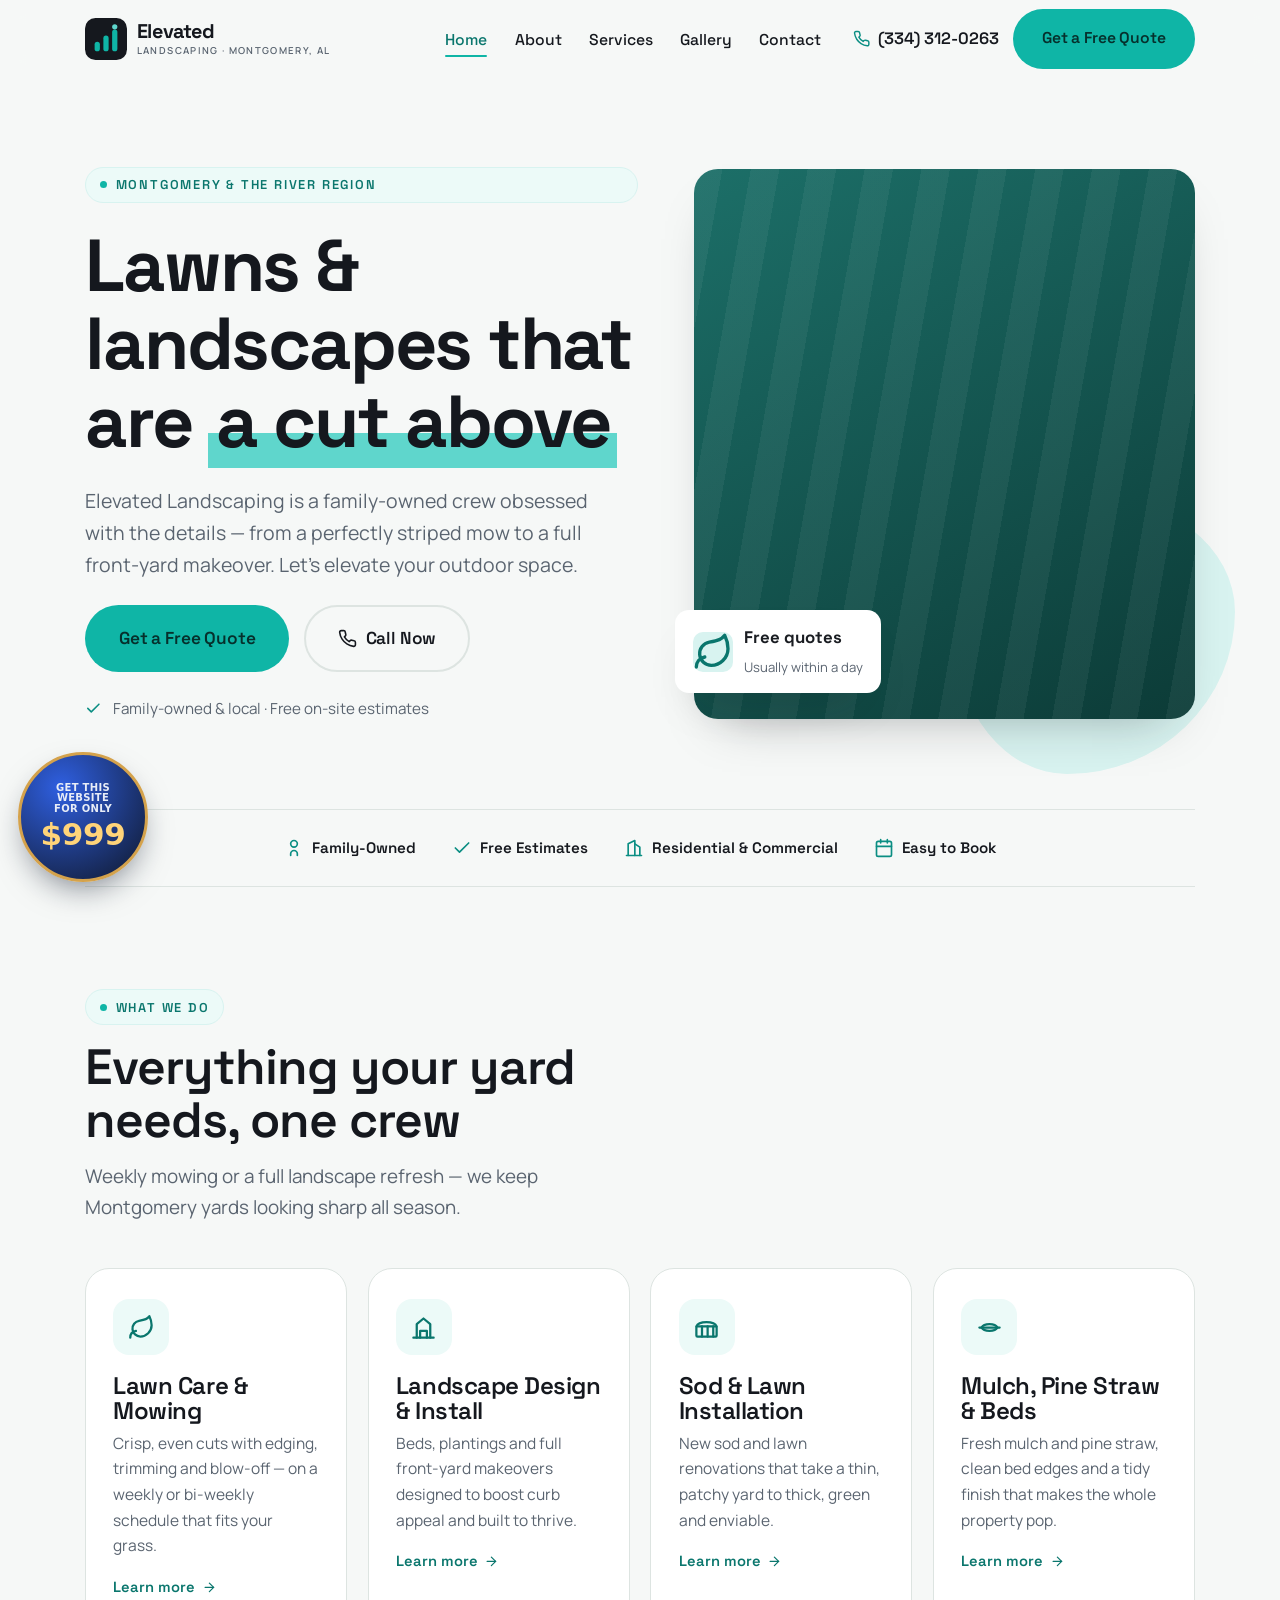
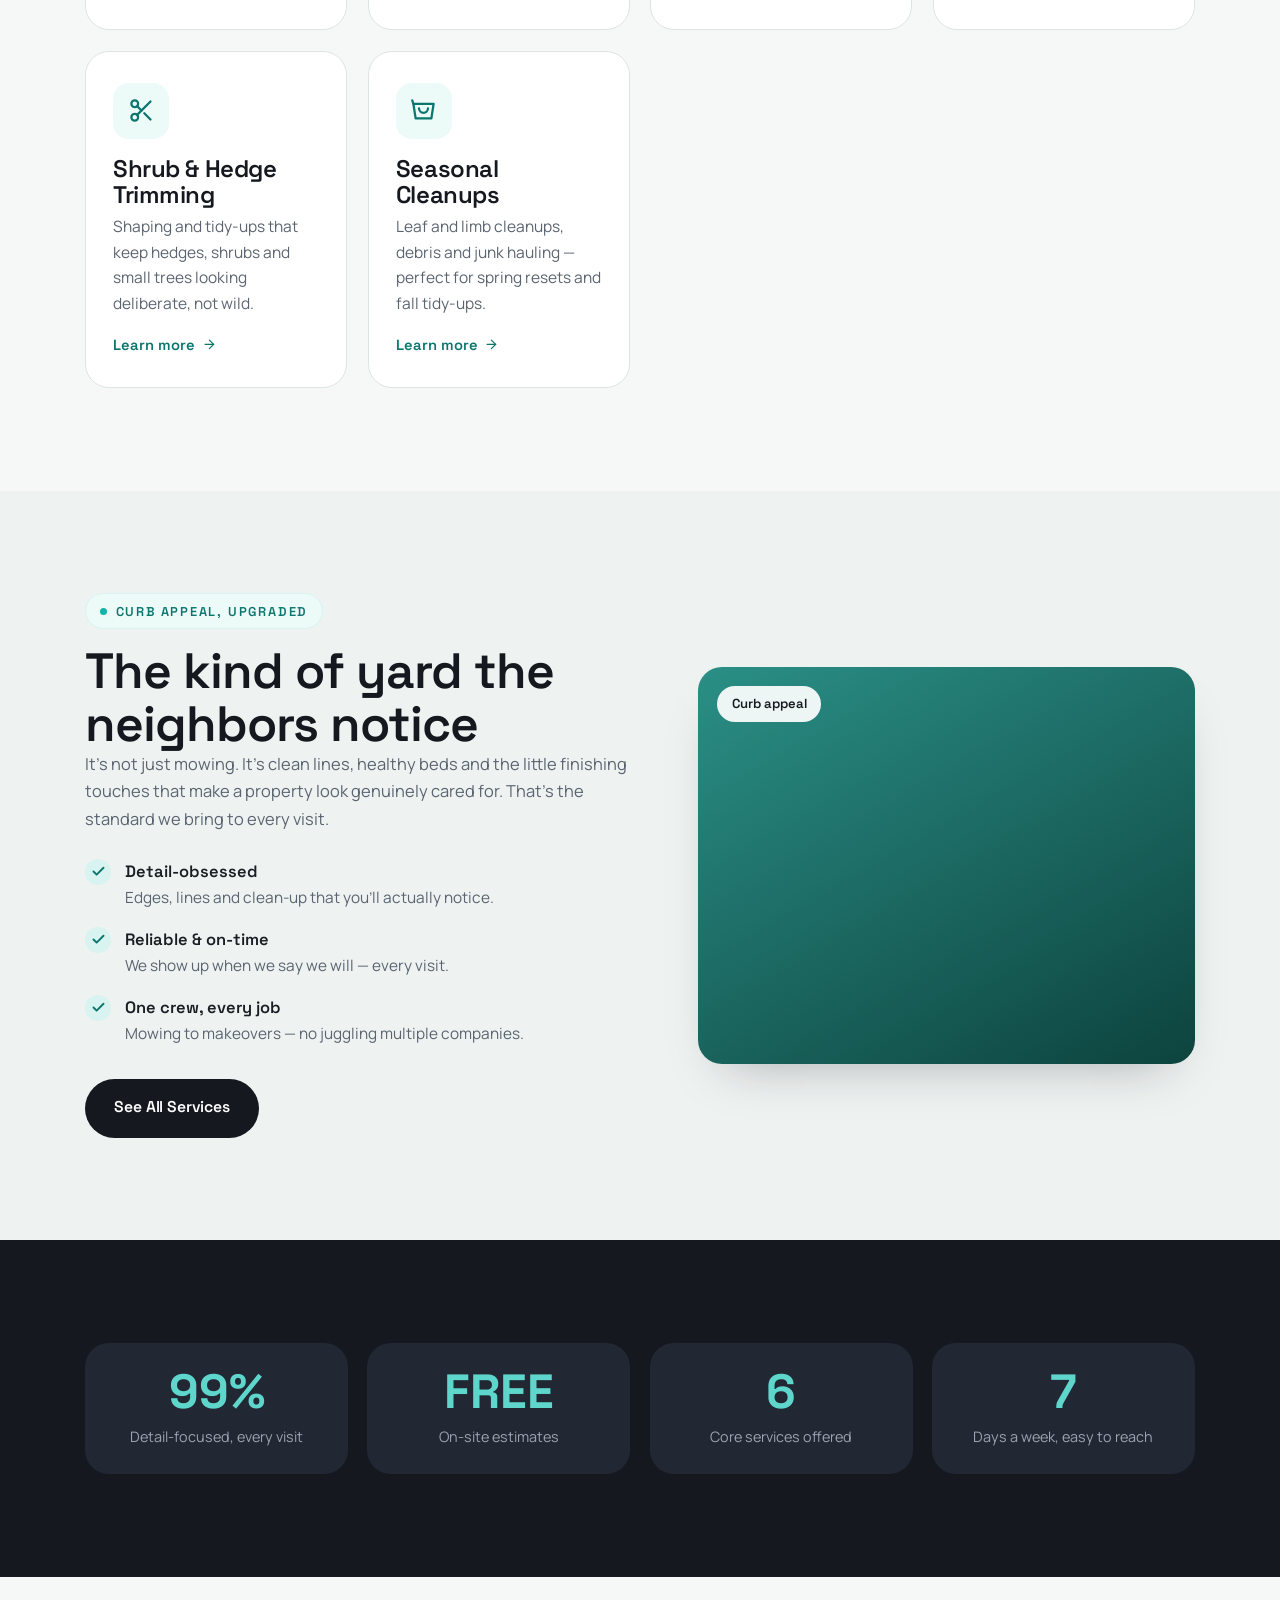
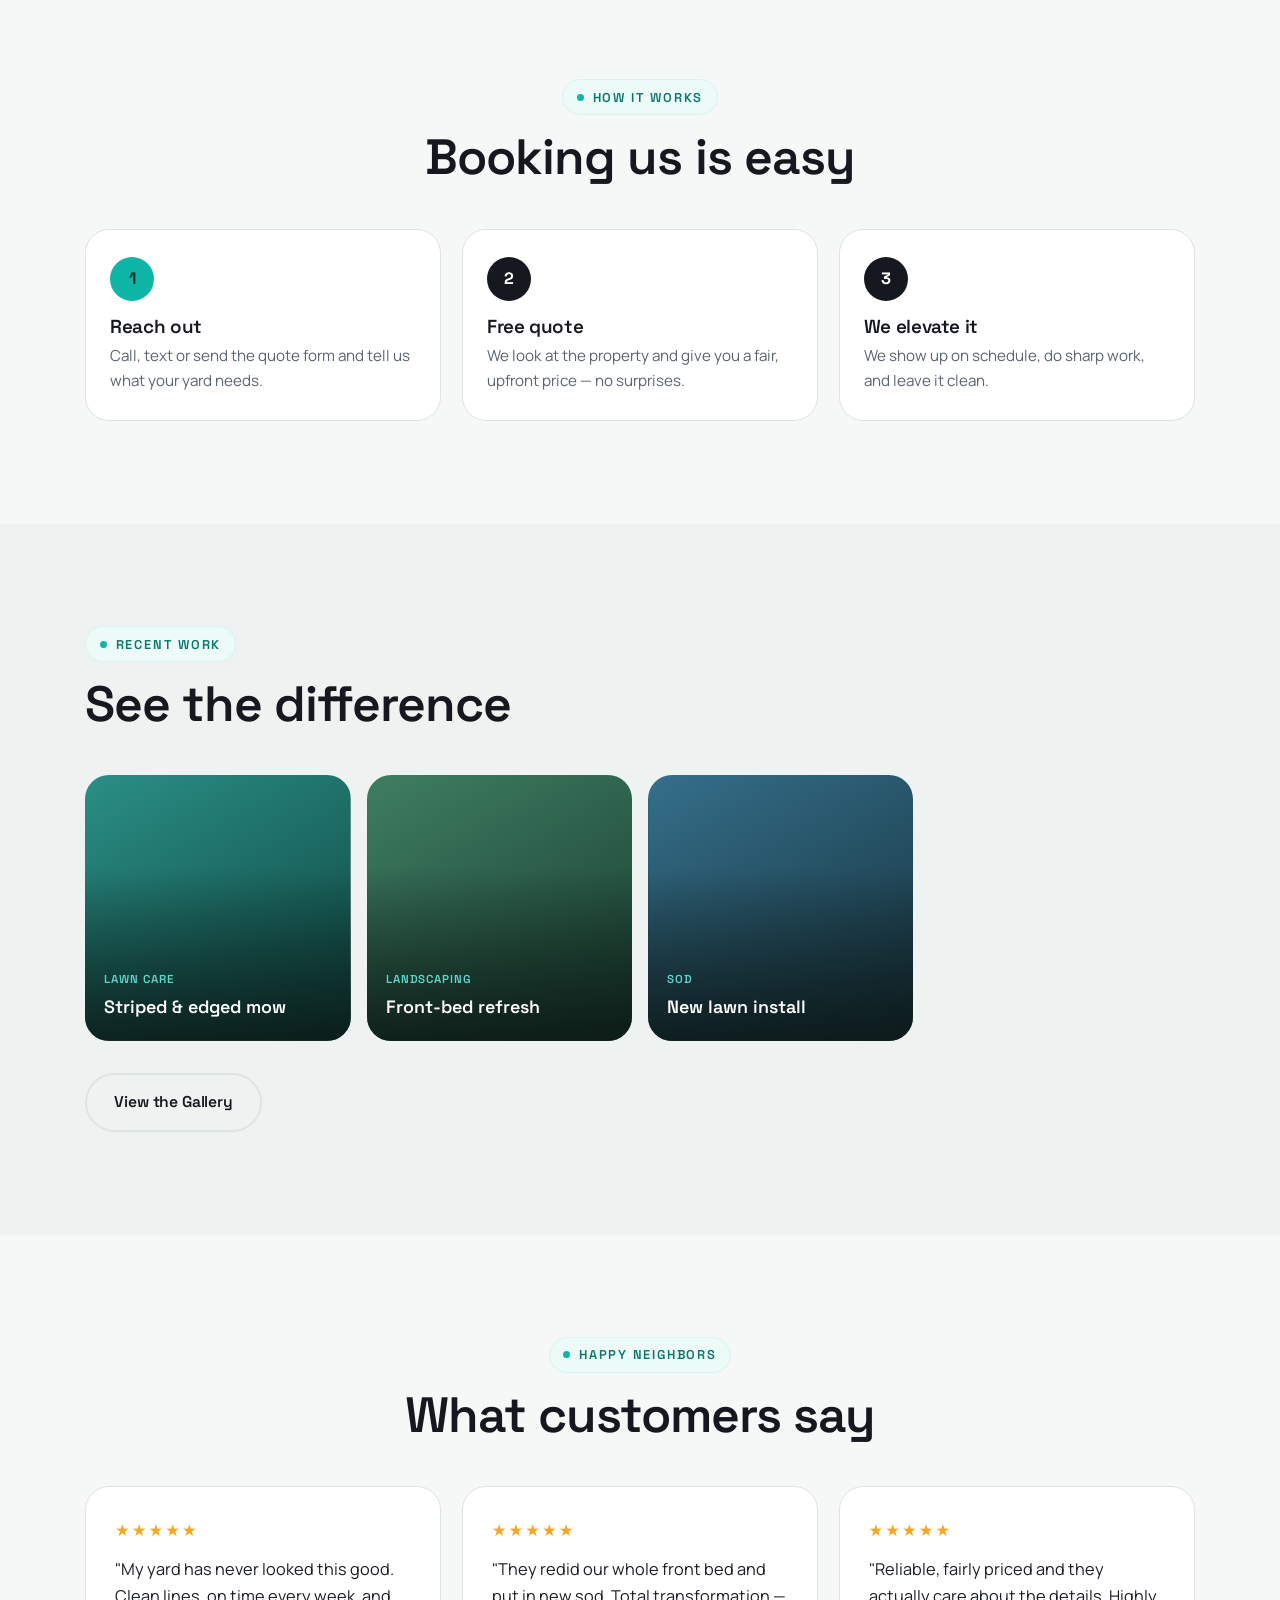
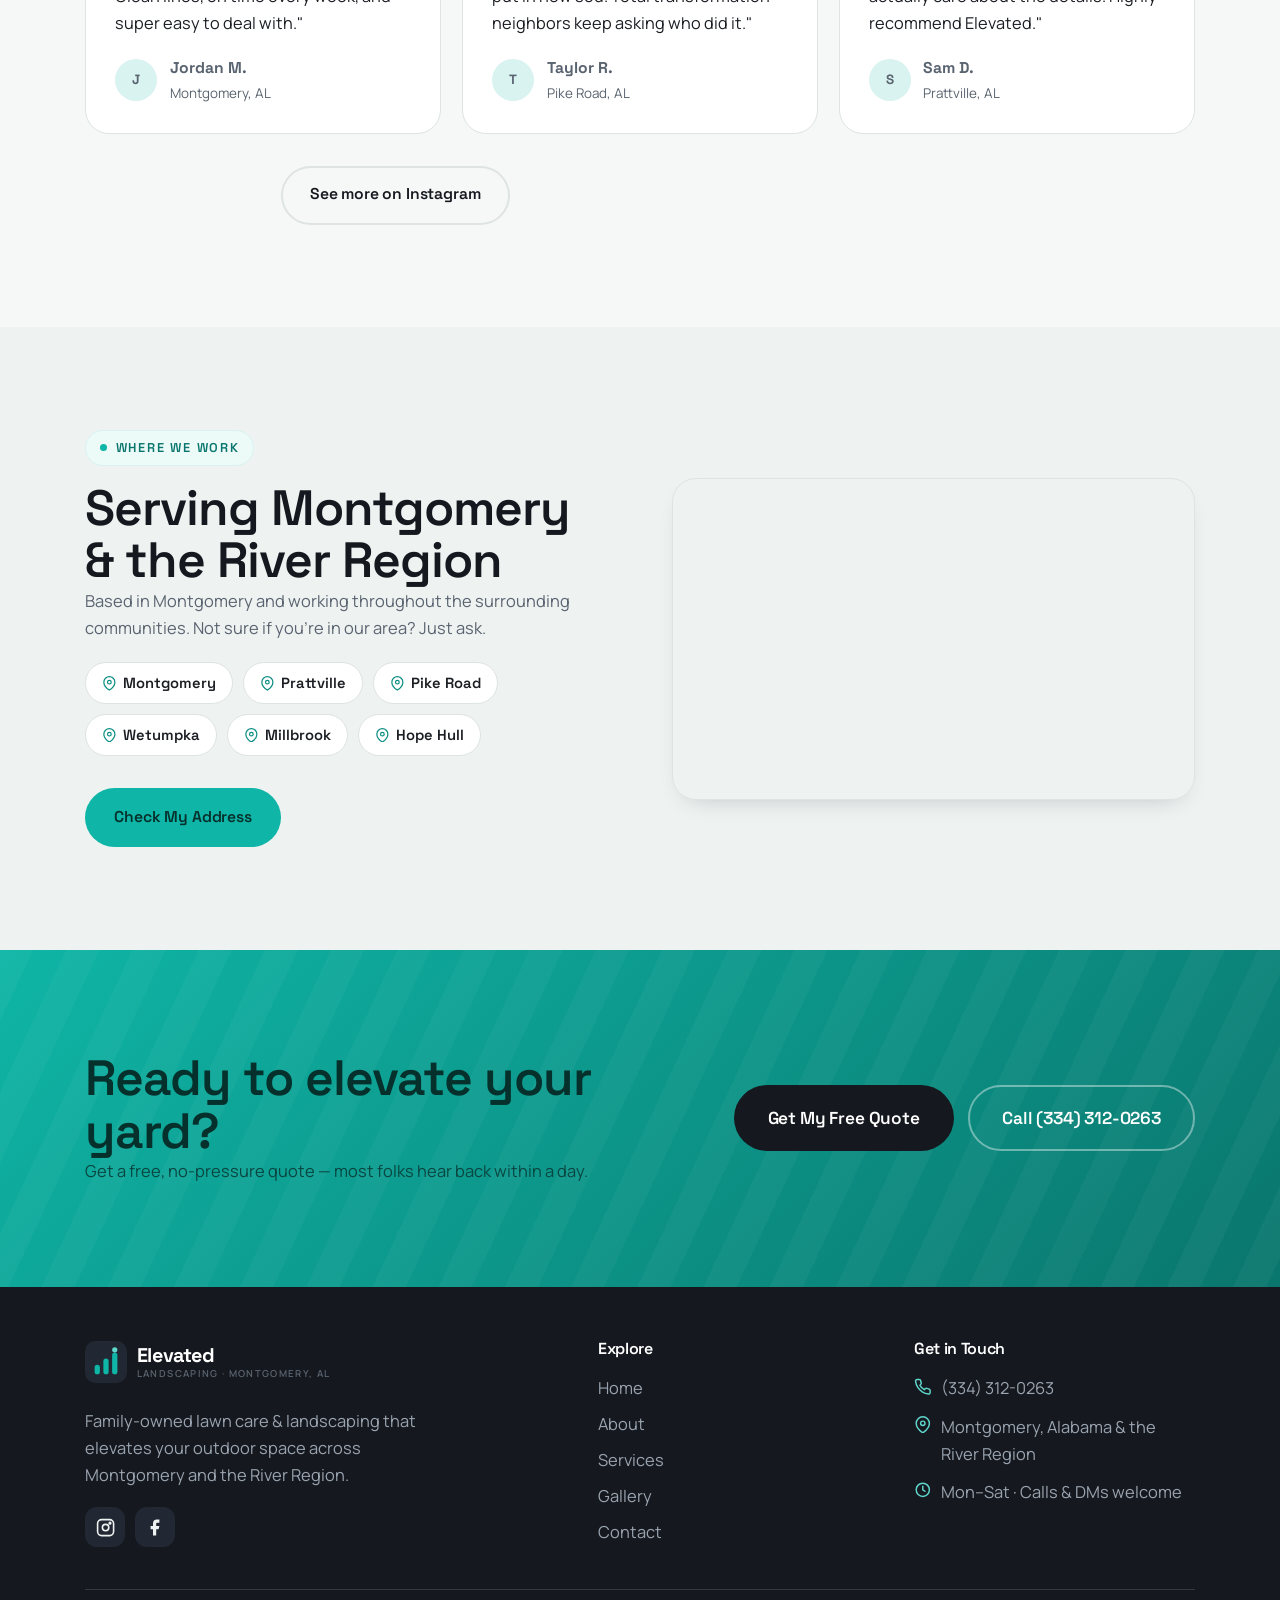
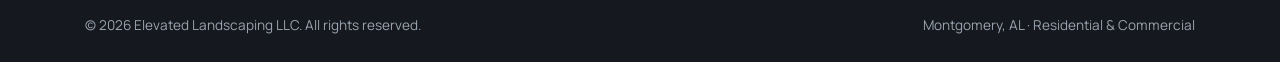
==== commit 26aff1e1: "Add floating $999 Aurora upsell button (links to wizard) Co-Authored-By: Claude Opus 4.8 <noreply@an" ====
--- a/index.html
+++ b/index.html
@@ -356,5 +356,20 @@
   </nav>
 
   <script src="js/main.js" defer></script>
+
+  <!-- aurora-cta : agency upsell button -->
+  <a class="aurora-cta" href="https://auroraadv.co/?tab=wizard" target="_blank" rel="noopener" aria-label="Get this website for only $999 — built by Aurora">
+    <span class="aurora-cta__top">Get this website<br>for only</span>
+    <span class="aurora-cta__price">$999</span>
+  </a>
+  <style>
+  .aurora-cta{position:fixed;left:18px;bottom:18px;z-index:58;width:130px;height:130px;border-radius:50%;display:flex;flex-direction:column;align-items:center;justify-content:center;text-align:center;gap:3px;padding:8px;background:radial-gradient(circle at 32% 26%,#2f5fe0,#0f172a);color:#fff;text-decoration:none;border:3px solid #d4a24c;box-shadow:0 14px 32px -10px rgba(15,23,42,.55);font-family:system-ui,-apple-system,"Segoe UI",Roboto,sans-serif;line-height:1.08;transition:transform .2s ease,box-shadow .2s ease;}
+  .aurora-cta:hover{transform:translateY(-3px) scale(1.05);box-shadow:0 20px 40px -10px rgba(15,23,42,.6);}
+  .aurora-cta:focus-visible{outline:3px solid #d4a24c;outline-offset:3px;}
+  .aurora-cta__top{font-size:10px;font-weight:700;letter-spacing:.03em;text-transform:uppercase;color:#e8edf7;}
+  .aurora-cta__price{font-size:31px;font-weight:800;color:#ffd479;letter-spacing:-.01em;}
+  @media (max-width:760px){.aurora-cta{width:106px;height:106px;left:12px;bottom:68px;border-width:2px;}.aurora-cta__top{font-size:8.5px;}.aurora-cta__price{font-size:25px;}}
+  @media (prefers-reduced-motion:reduce){.aurora-cta{transition:none;}}
+  </style>
 </body>
 </html>
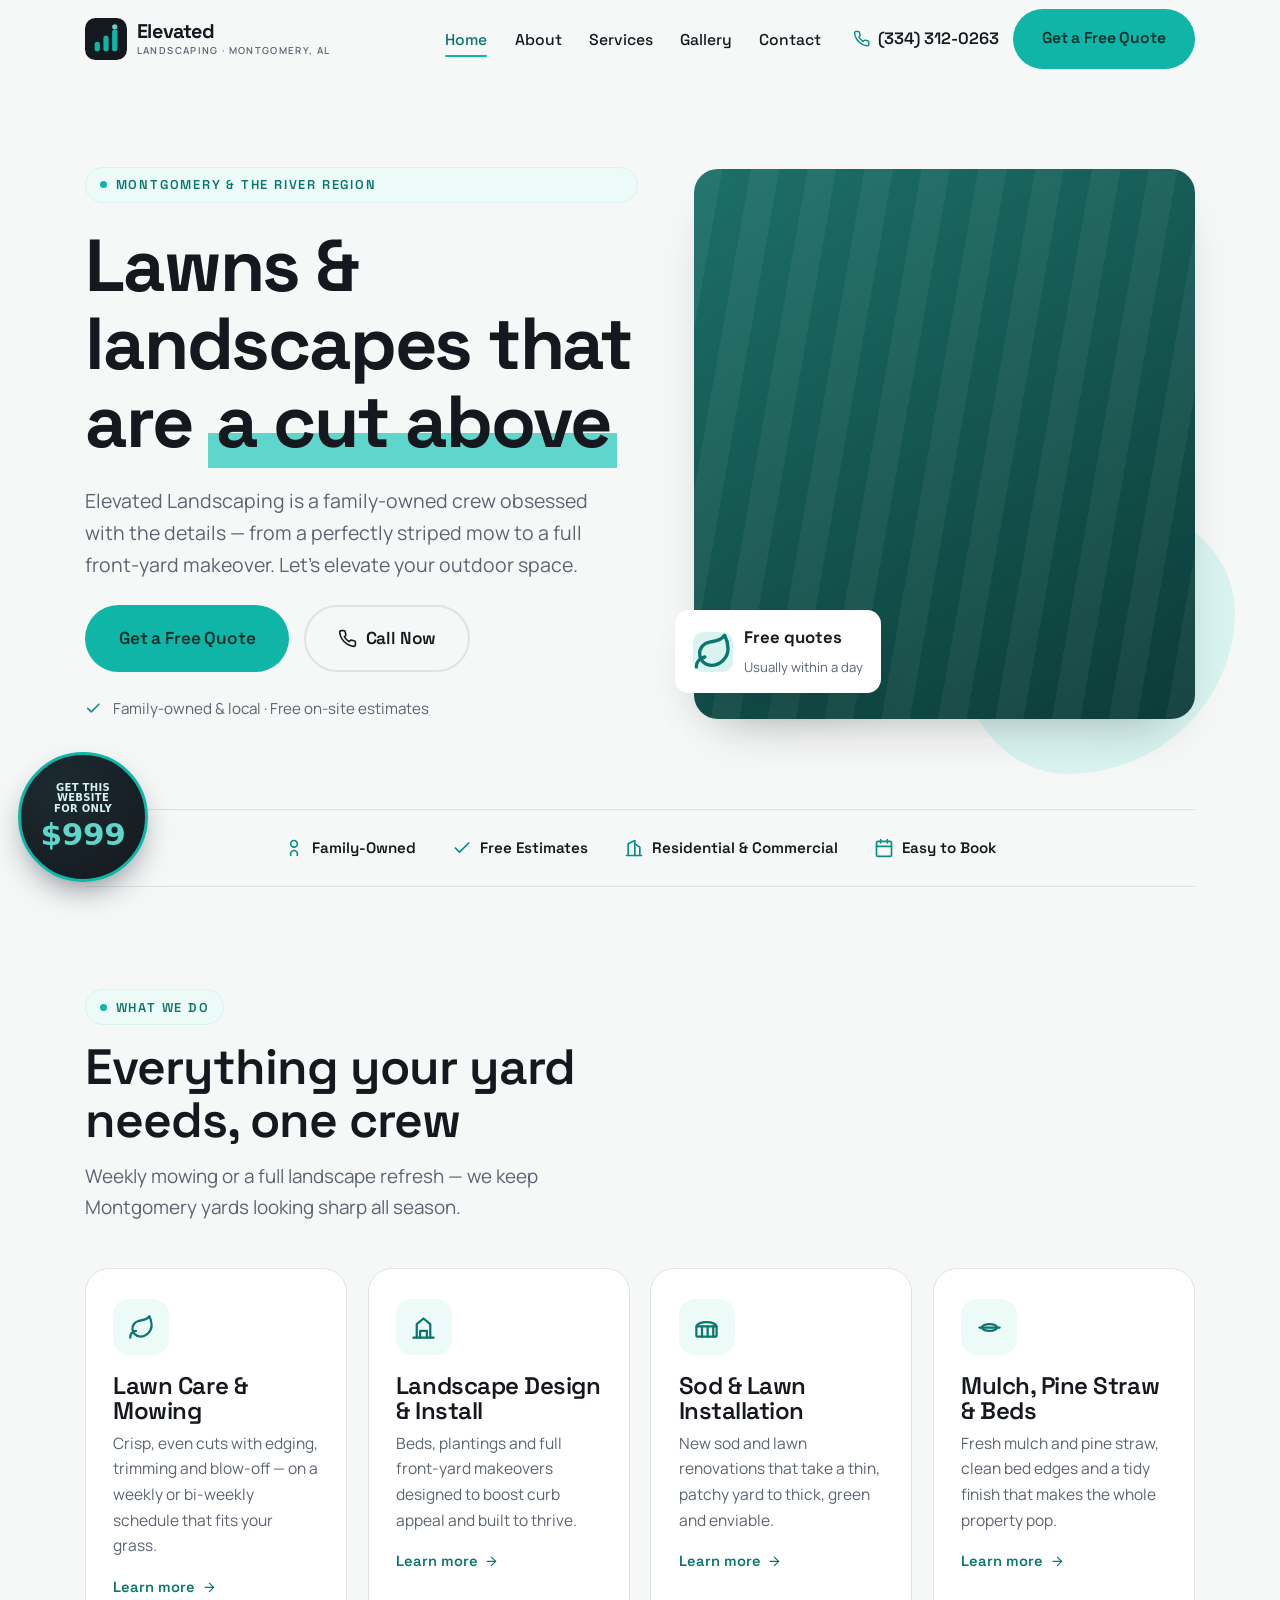
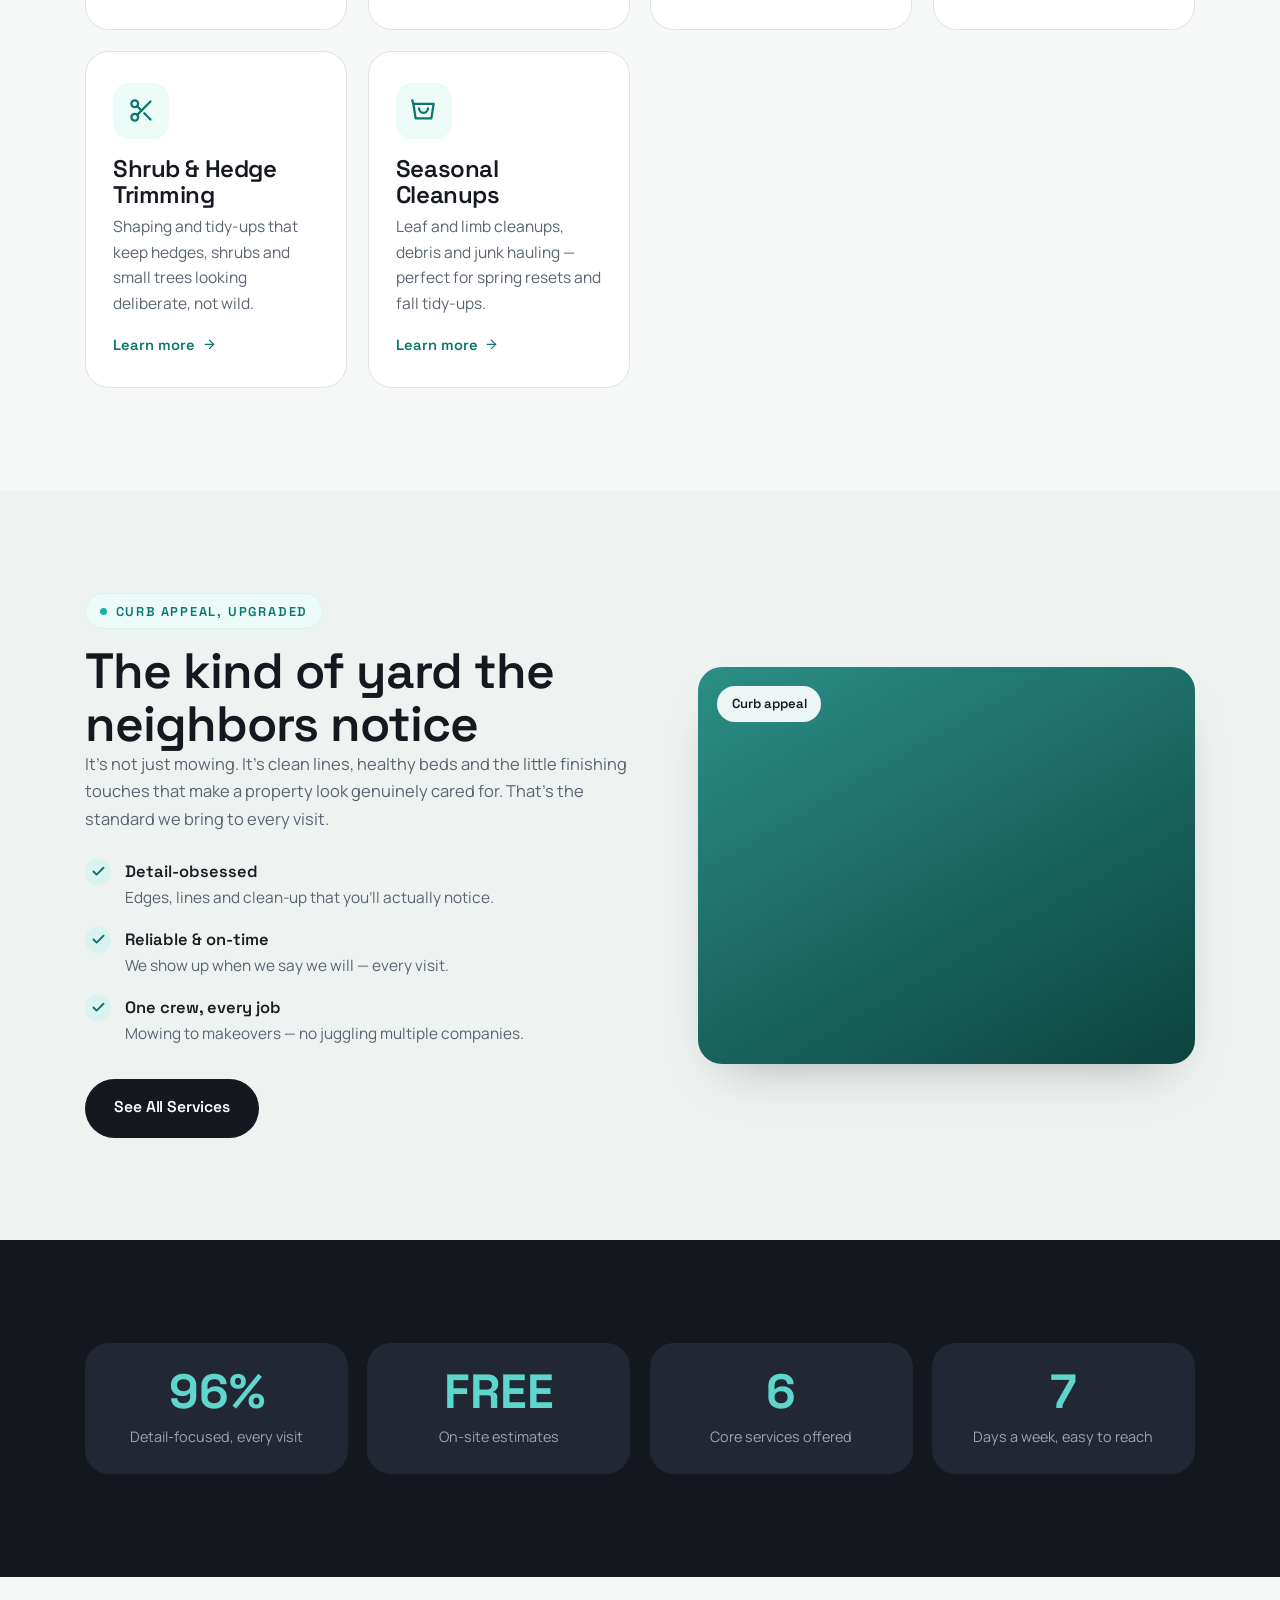
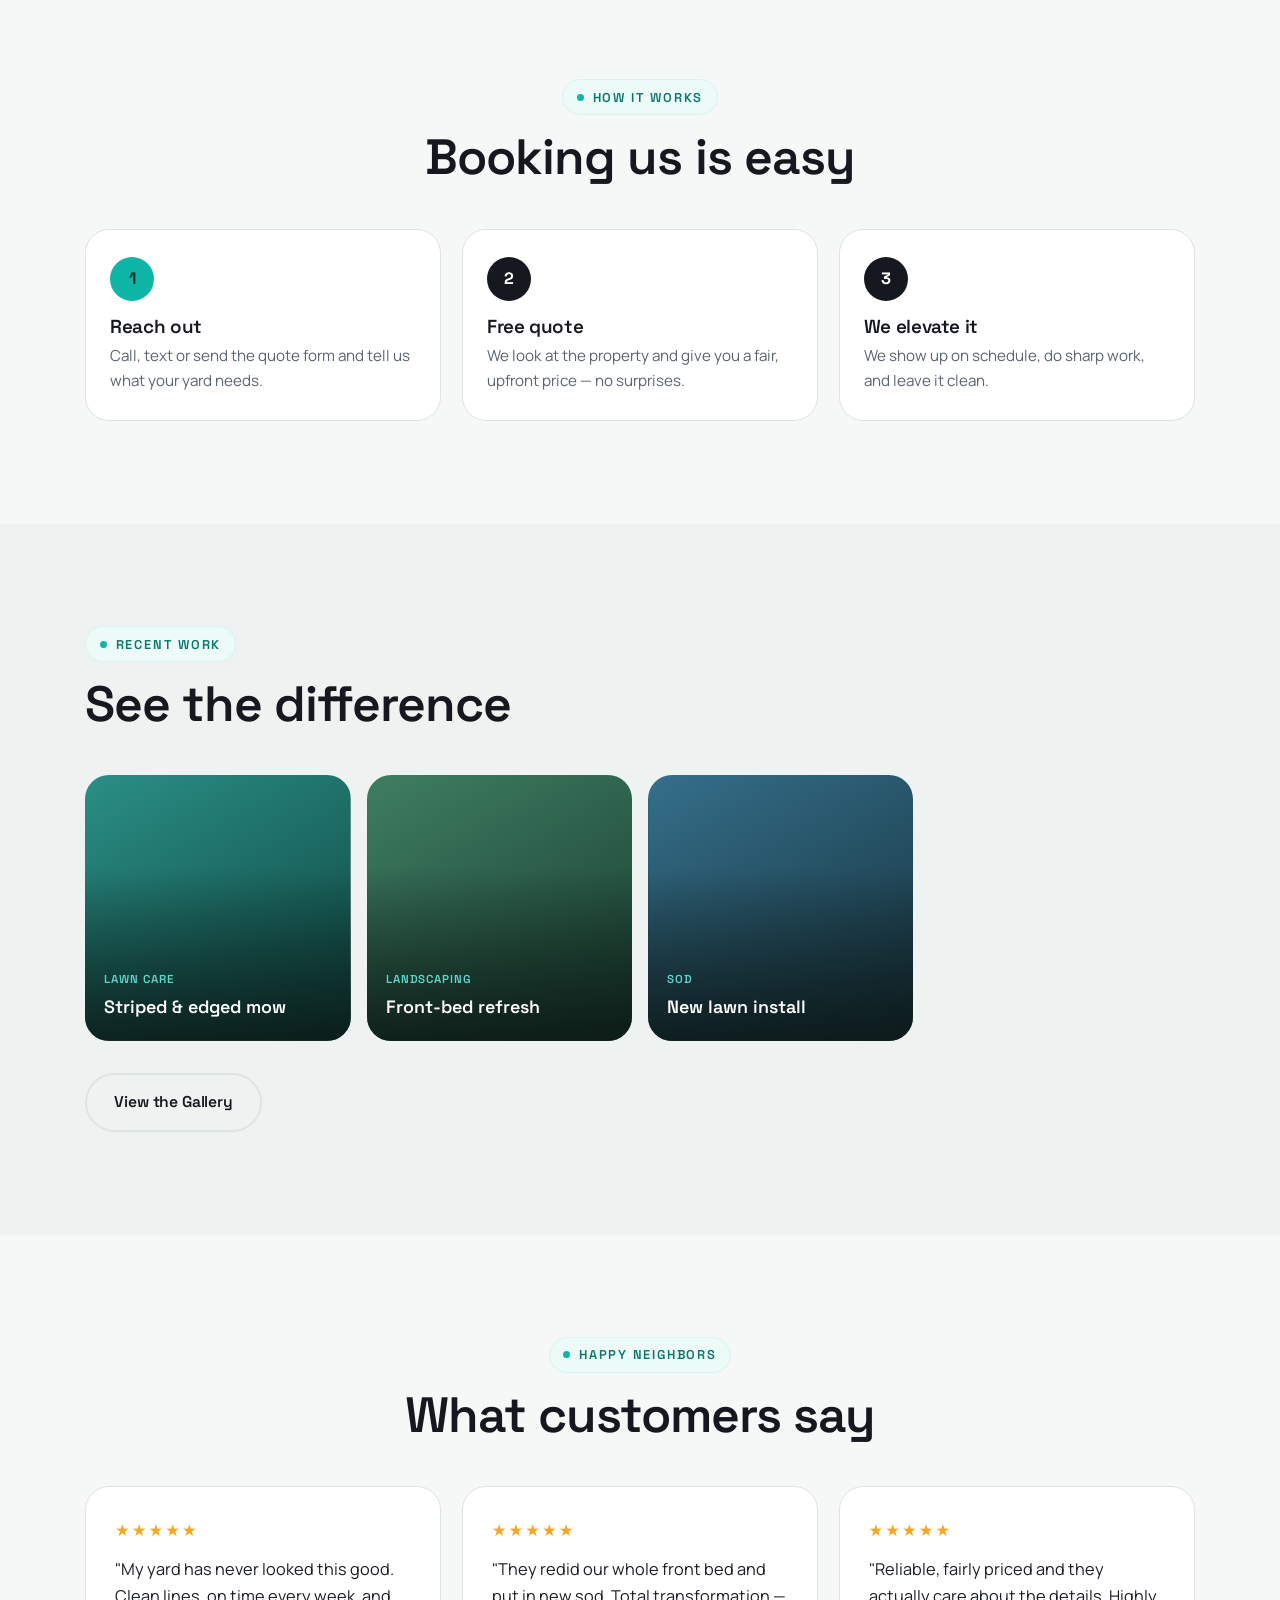
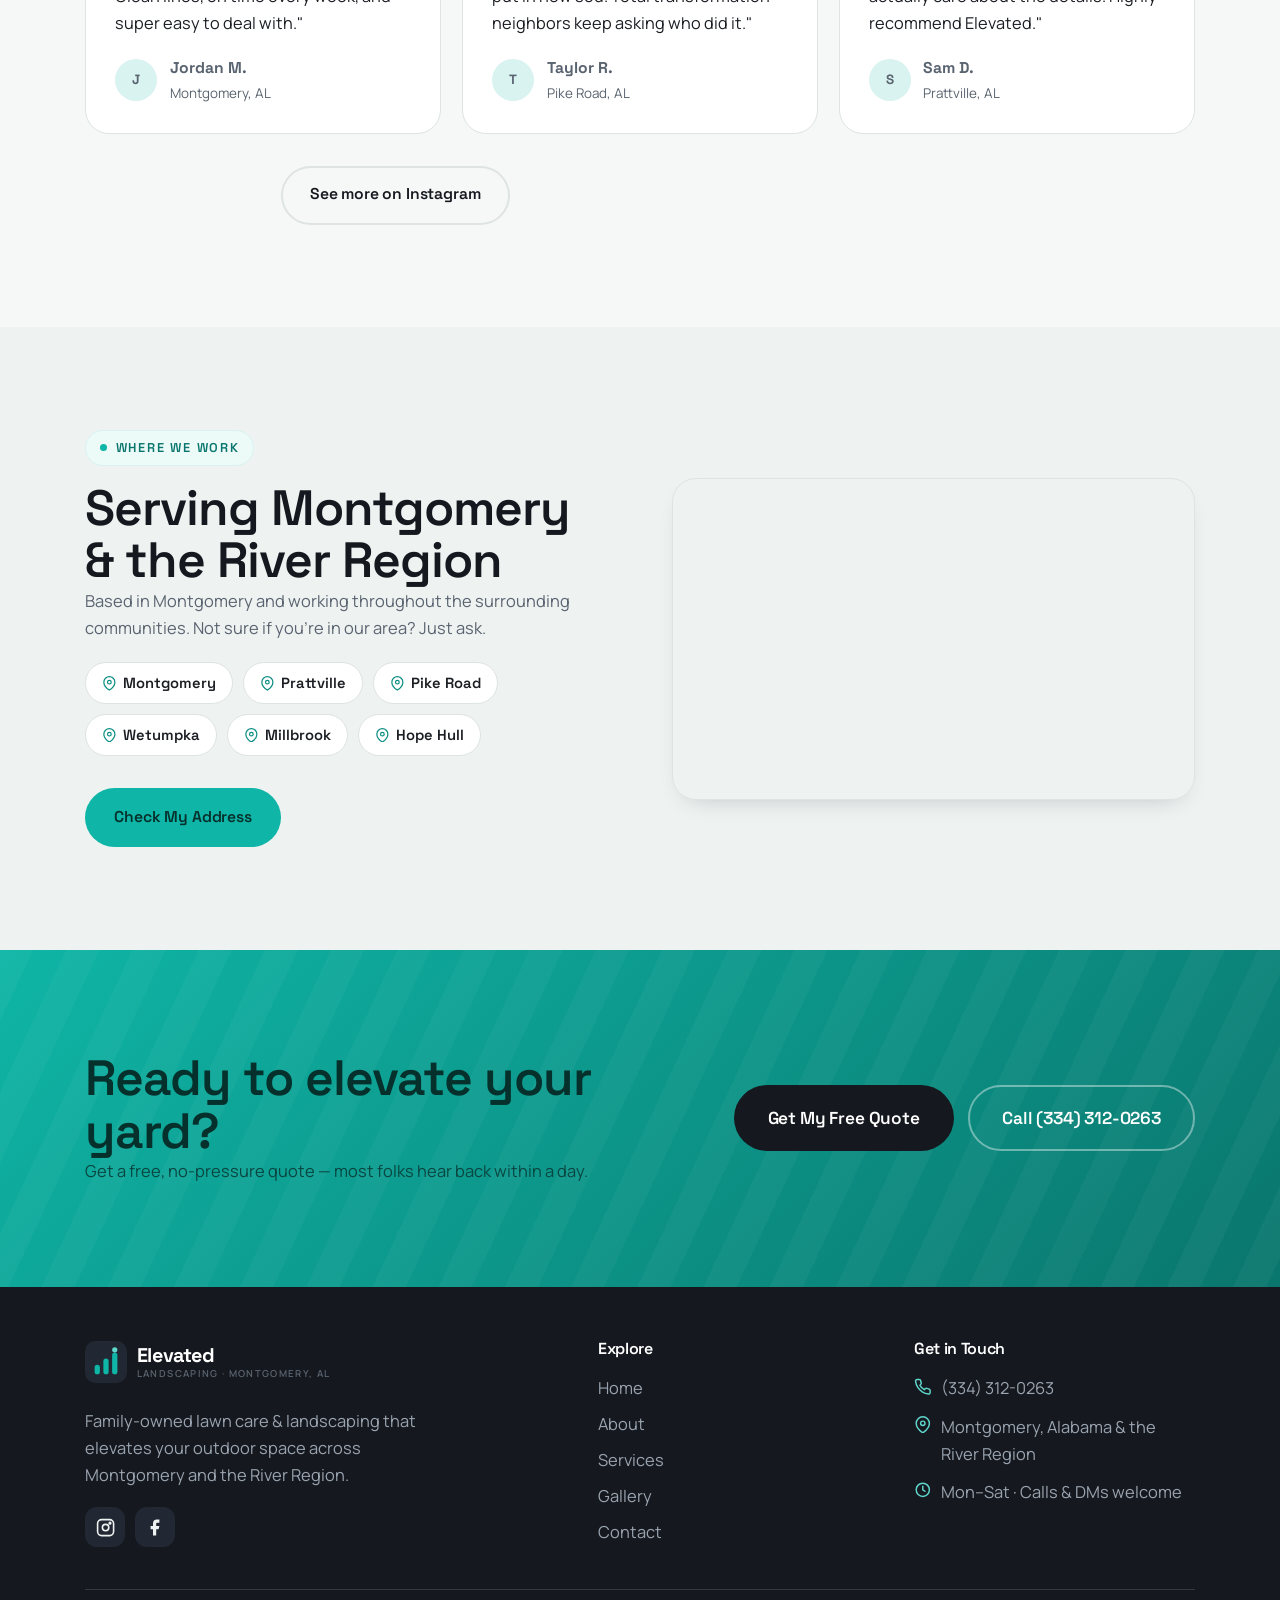
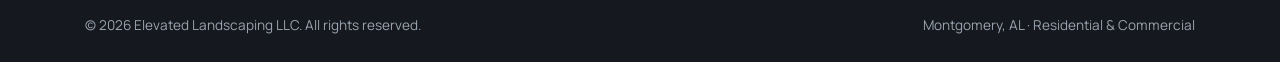
==== commit 872b528c: "Recolor $999 badge to match site palette Co-Authored-By: Claude Opus 4.8 <noreply@anthropic.com>" ====
--- a/index.html
+++ b/index.html
@@ -363,11 +363,11 @@
     <span class="aurora-cta__price">$999</span>
   </a>
   <style>
-  .aurora-cta{position:fixed;left:18px;bottom:18px;z-index:58;width:130px;height:130px;border-radius:50%;display:flex;flex-direction:column;align-items:center;justify-content:center;text-align:center;gap:3px;padding:8px;background:radial-gradient(circle at 32% 26%,#2f5fe0,#0f172a);color:#fff;text-decoration:none;border:3px solid #d4a24c;box-shadow:0 14px 32px -10px rgba(15,23,42,.55);font-family:system-ui,-apple-system,"Segoe UI",Roboto,sans-serif;line-height:1.08;transition:transform .2s ease,box-shadow .2s ease;}
+  .aurora-cta{position:fixed;left:18px;bottom:18px;z-index:58;width:130px;height:130px;border-radius:50%;display:flex;flex-direction:column;align-items:center;justify-content:center;text-align:center;gap:3px;padding:8px;background:radial-gradient(circle at 32% 26%,#1b2b30,#15181e);color:#fff;text-decoration:none;border:3px solid #0fb5a6;box-shadow:0 14px 32px -10px rgba(15,23,42,.55);font-family:system-ui,-apple-system,"Segoe UI",Roboto,sans-serif;line-height:1.08;transition:transform .2s ease,box-shadow .2s ease;}
   .aurora-cta:hover{transform:translateY(-3px) scale(1.05);box-shadow:0 20px 40px -10px rgba(15,23,42,.6);}
-  .aurora-cta:focus-visible{outline:3px solid #d4a24c;outline-offset:3px;}
-  .aurora-cta__top{font-size:10px;font-weight:700;letter-spacing:.03em;text-transform:uppercase;color:#e8edf7;}
-  .aurora-cta__price{font-size:31px;font-weight:800;color:#ffd479;letter-spacing:-.01em;}
+  .aurora-cta:focus-visible{outline:3px solid #0fb5a6;outline-offset:3px;}
+  .aurora-cta__top{font-size:10px;font-weight:700;letter-spacing:.03em;text-transform:uppercase;color:#d6f3ef;}
+  .aurora-cta__price{font-size:31px;font-weight:800;color:#5fd6cc;letter-spacing:-.01em;}
   @media (max-width:760px){.aurora-cta{width:106px;height:106px;left:12px;bottom:68px;border-width:2px;}.aurora-cta__top{font-size:8.5px;}.aurora-cta__price{font-size:25px;}}
   @media (prefers-reduced-motion:reduce){.aurora-cta{transition:none;}}
   </style>
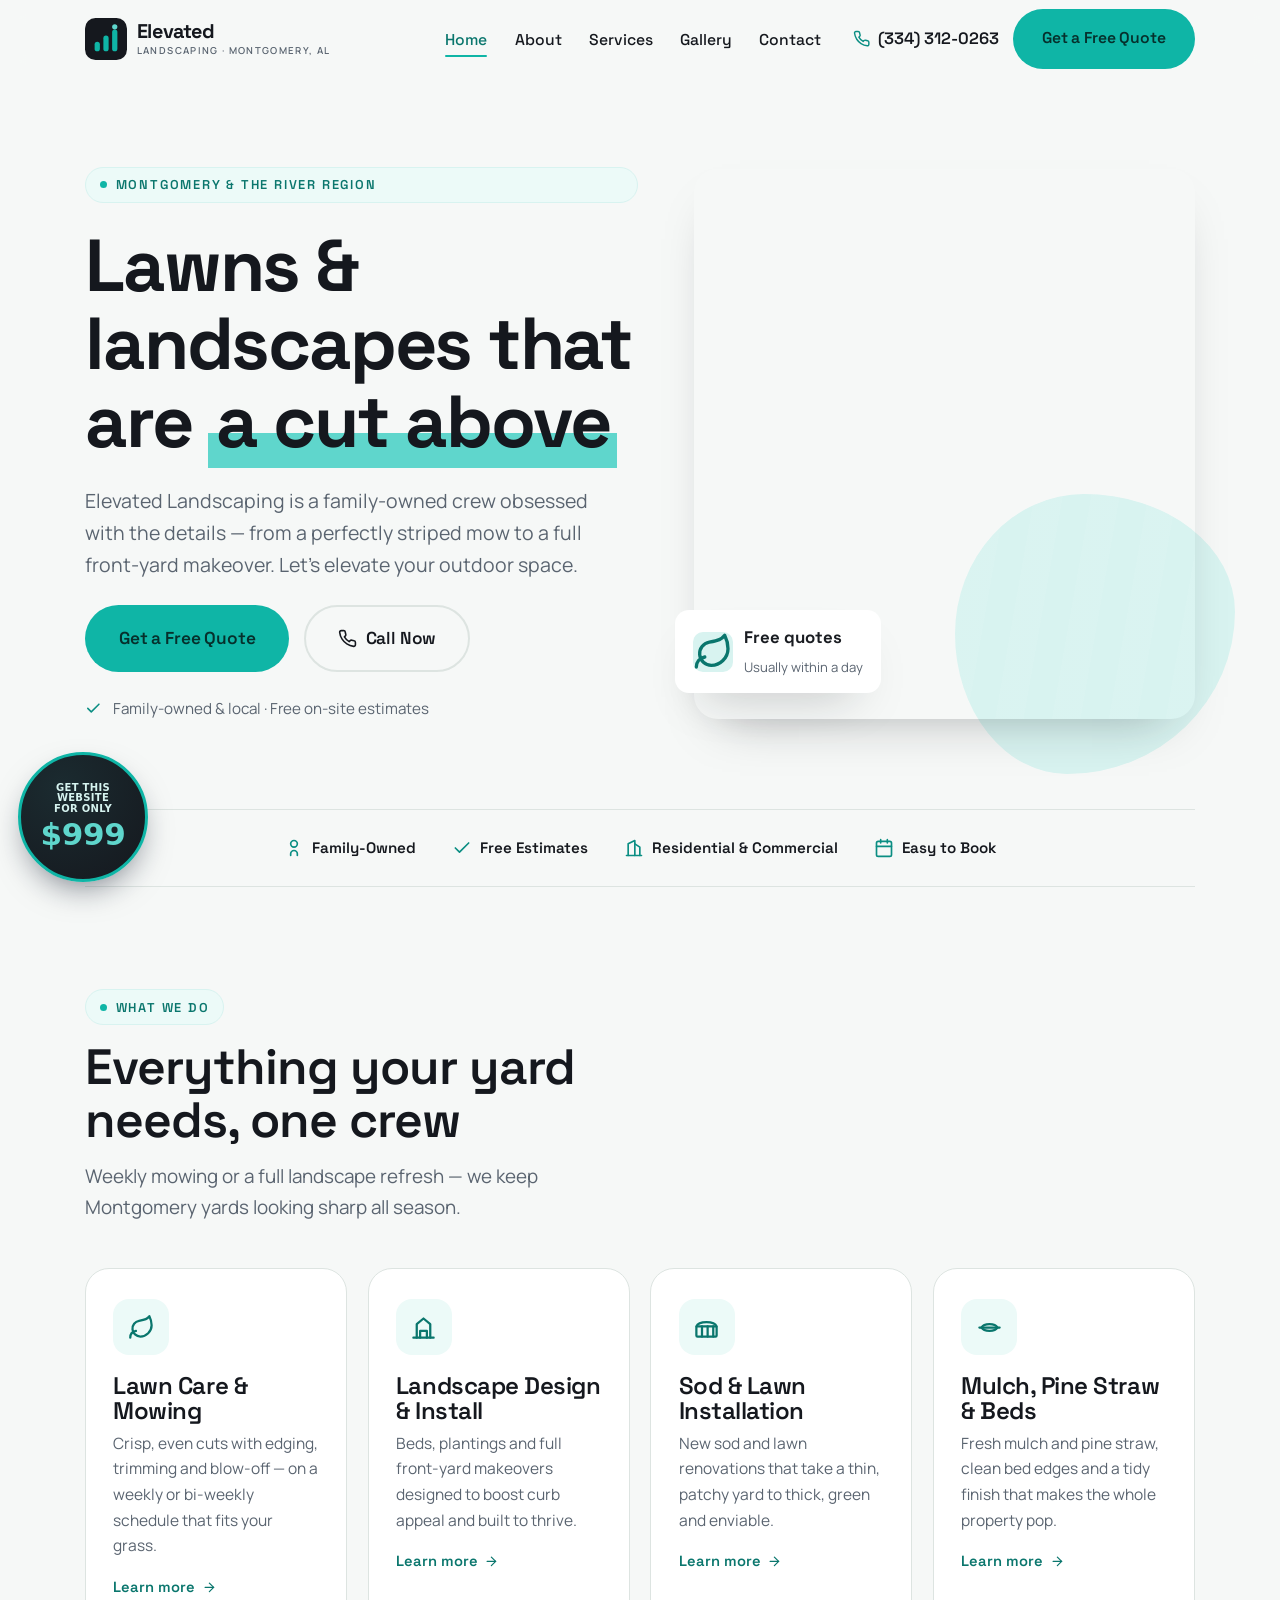
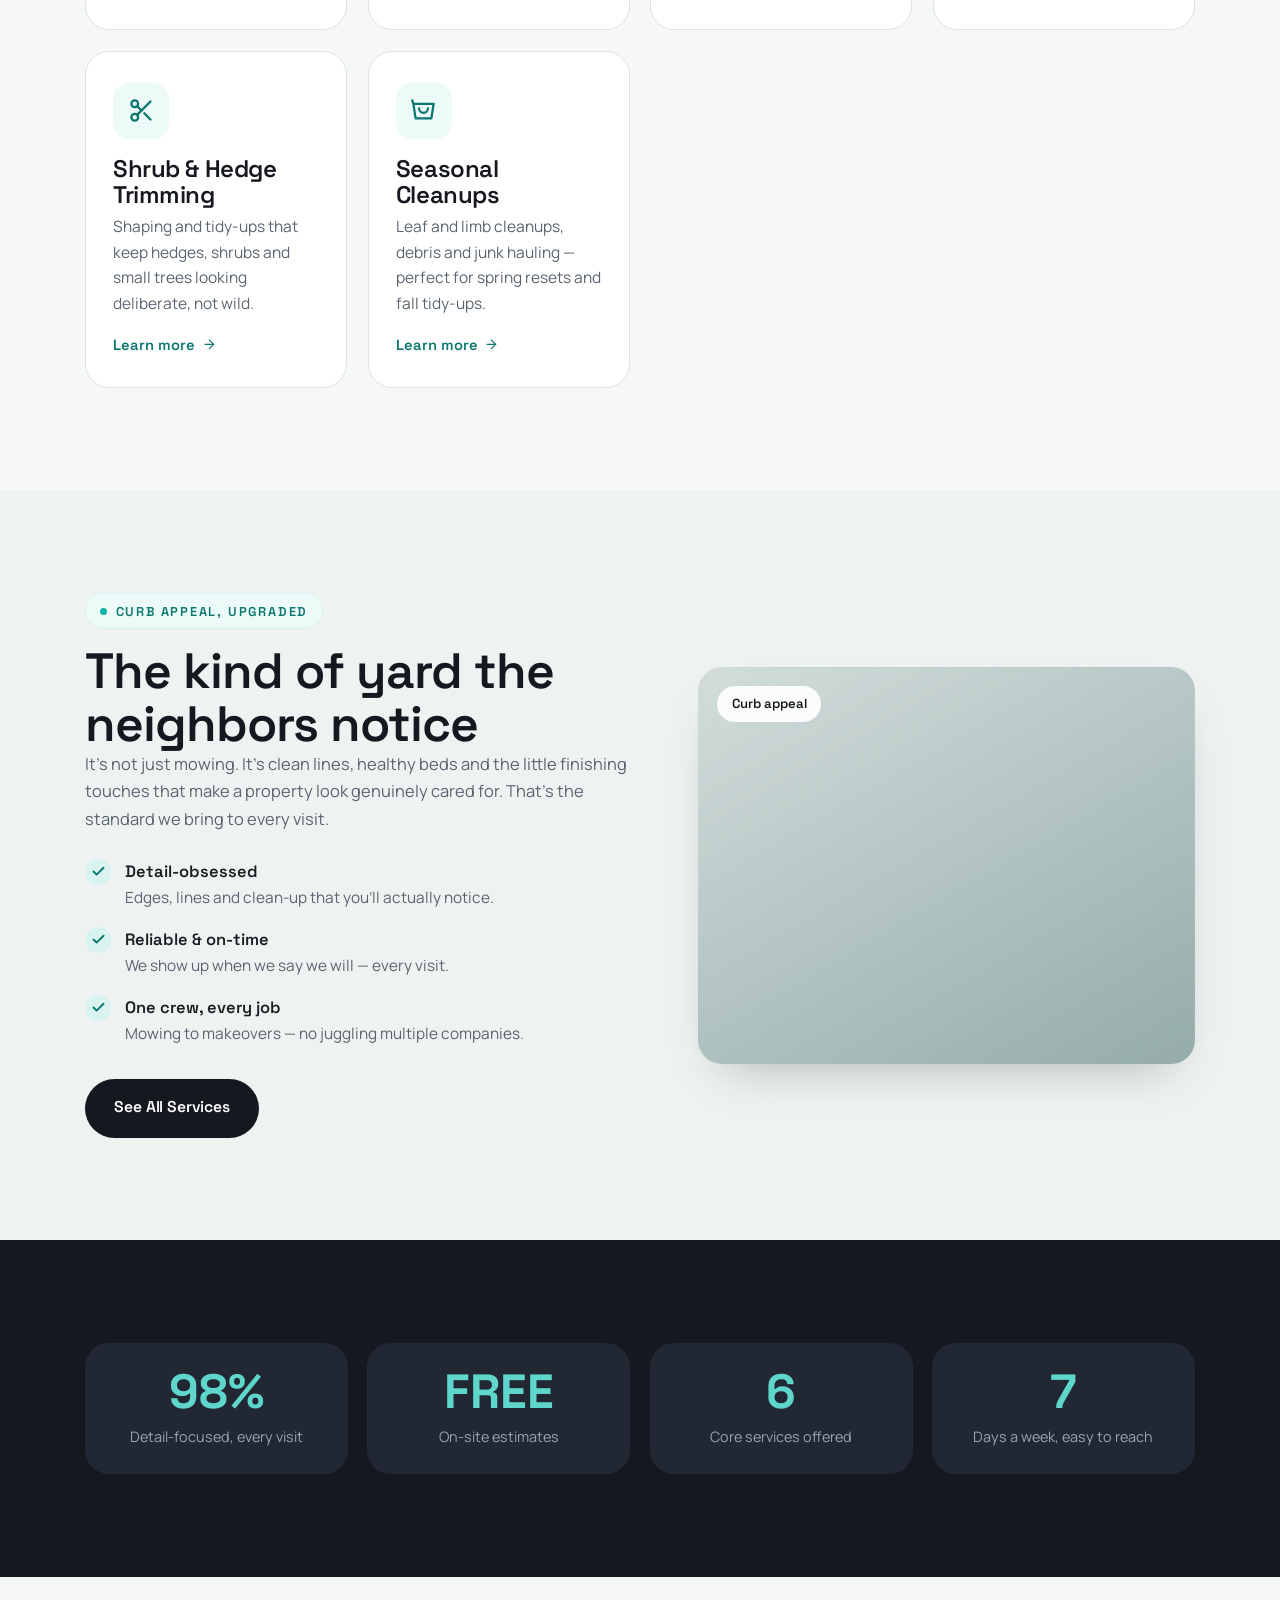
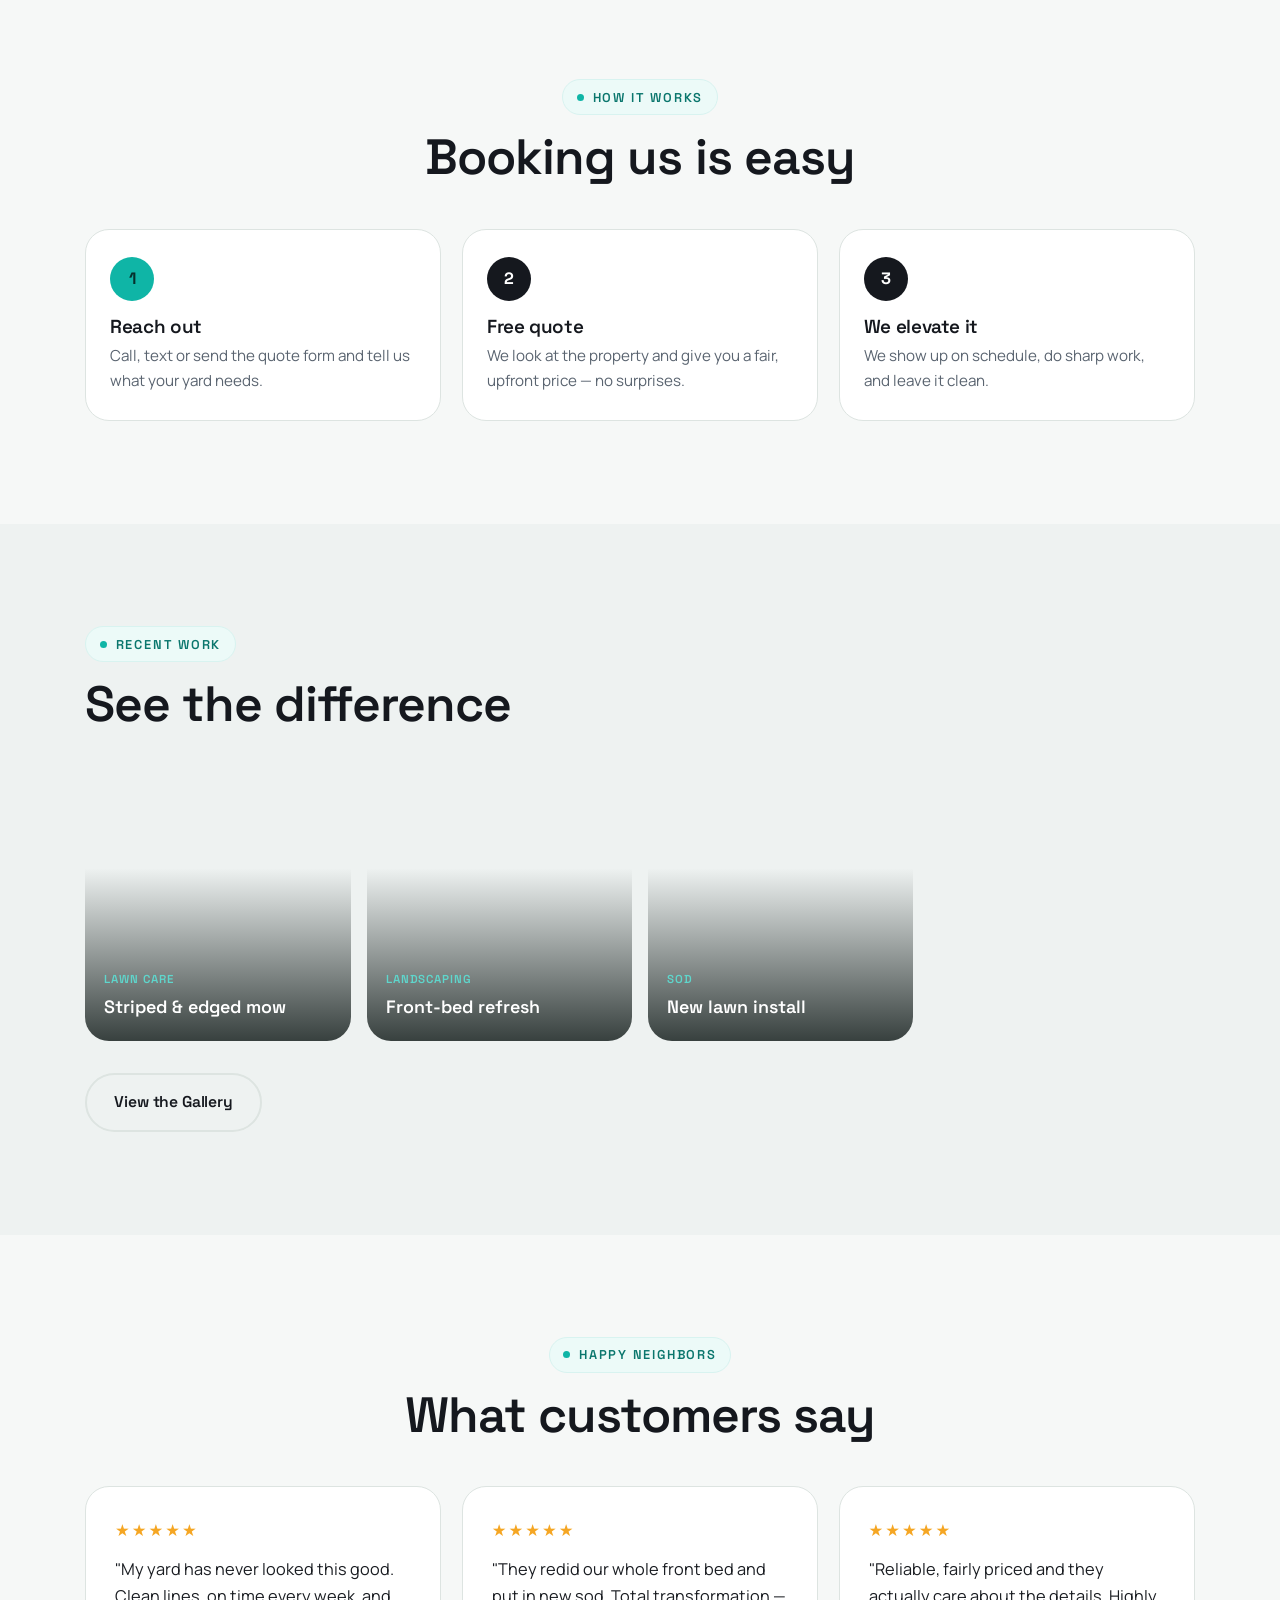
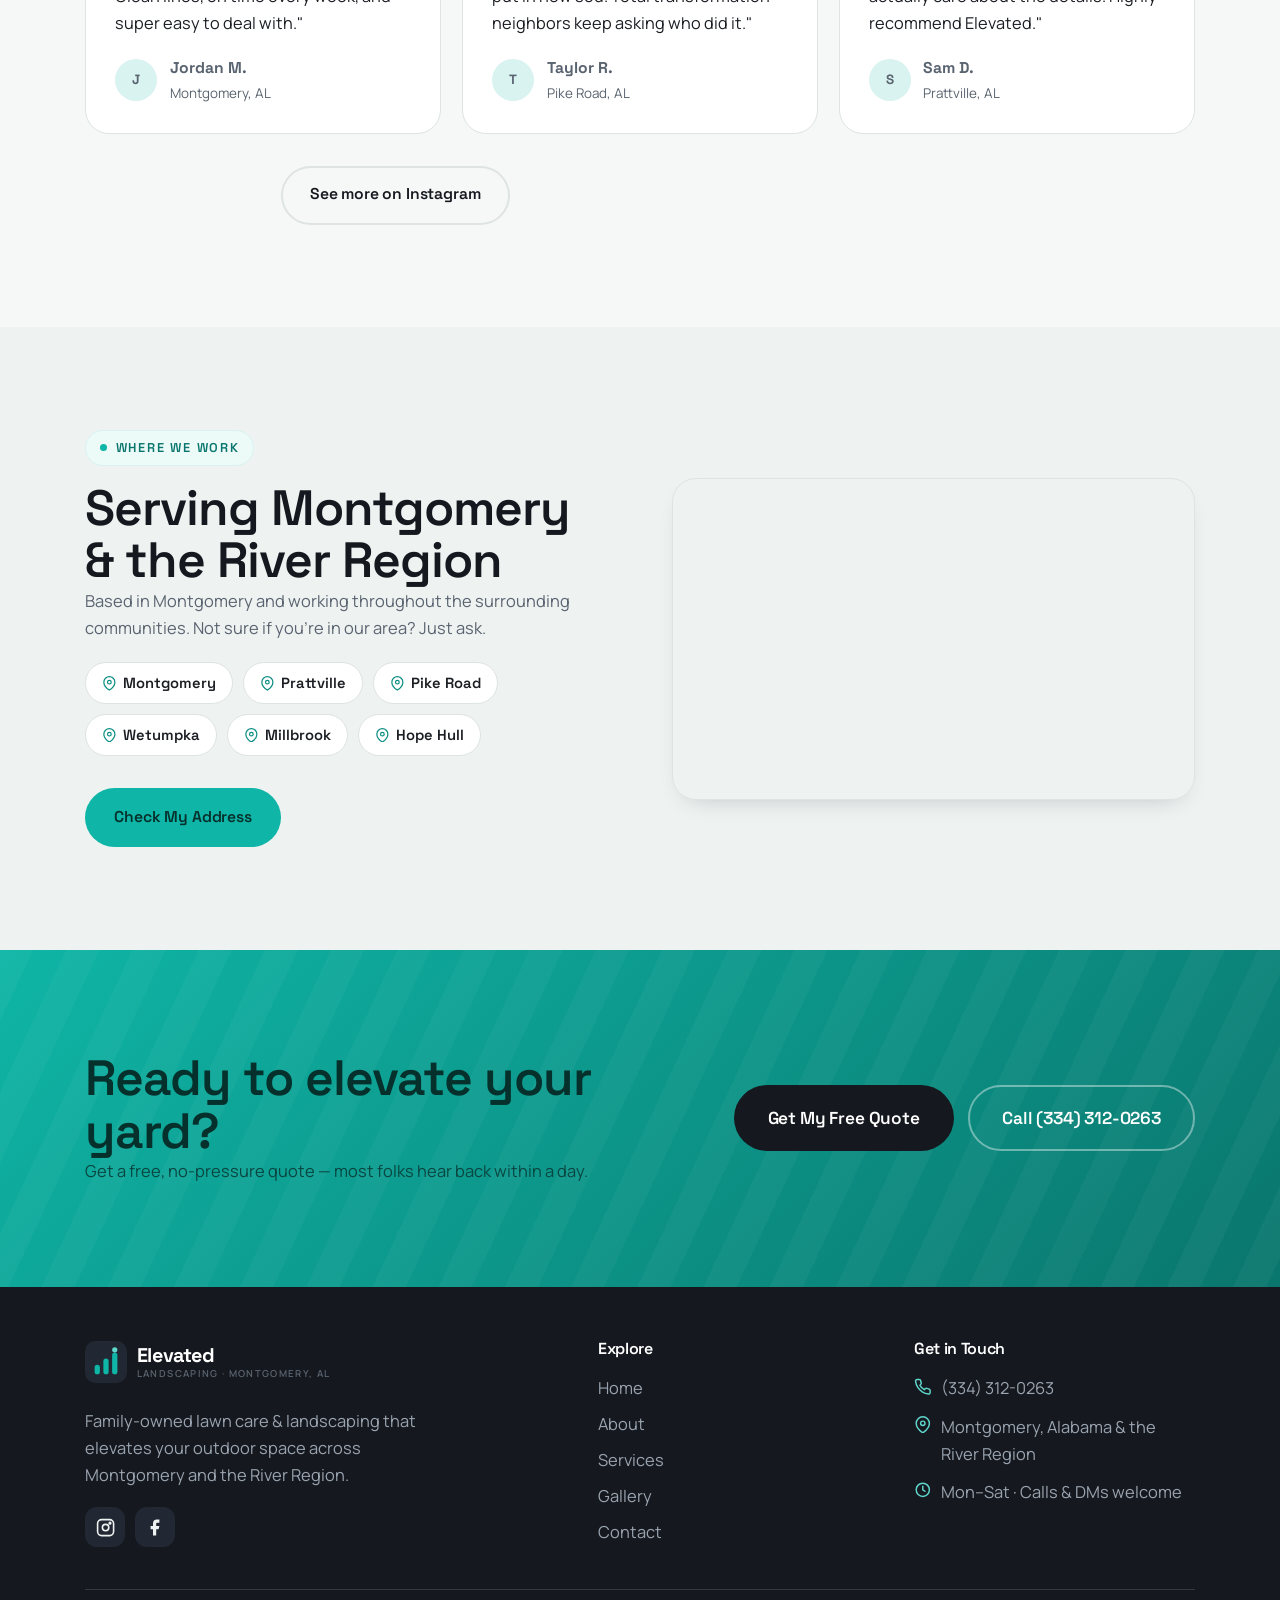
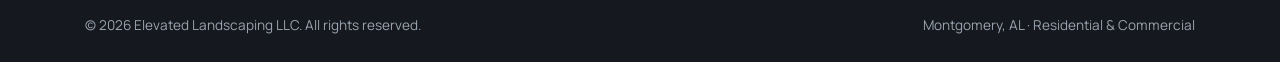
==== commit 685d4b27: "Add real lawn/landscape photography (hero, gallery, services, before/after) Co-Authored-By: Claude O" ====
--- a/index.html
+++ b/index.html
@@ -178,7 +178,7 @@
           </ul>
           <a href="services.html" class="btn btn--dark mt-2">See All Services</a>
         </div>
-        <div class="feature__media reveal" data-delay="1">
+        <div class="feature__media reveal" data-delay="1" style="background-image:linear-gradient(150deg,rgba(13,67,62,.12),rgba(13,67,62,.40)),url('https://images.unsplash.com/photo-1549448046-b89e7214060d?w=1200&q=70&auto=format&fit=crop');background-size:cover;background-position:center">
           <!-- Replace background with a real curb-appeal / before-after photo -->
           <span class="pill">Curb appeal</span>
         </div>
--- a/css/style.css
+++ b/css/style.css
@@ -386,3 +386,14 @@
 .sr-only { position: absolute; width: 1px; height: 1px; padding: 0; margin: -1px; overflow: hidden; clip: rect(0,0,0,0); white-space: nowrap; border: 0; }
 .skip-link { position: absolute; left: .5rem; top: -3.5rem; background: var(--teal); color: #06302c; padding: .6rem 1rem; border-radius: var(--pill); z-index: 100; font-family: var(--ff-display); font-weight: 600; transition: top .2s; }
 .skip-link:focus { top: .5rem; }
+
+/* ===== Real photography (Aurora) ===== */
+.hero__img{background-image:url('https://images.unsplash.com/photo-1628340981113-fe1949fe5cc0?w=1200&q=70&auto=format&fit=crop');background-size:cover;background-position:center;}
+.g-1{background-image:url('https://images.unsplash.com/photo-1458245201577-fc8a130b8829?w=1200&q=70&auto=format&fit=crop');}
+.g-2{background-image:url('https://images.unsplash.com/photo-1628340981113-fe1949fe5cc0?w=1200&q=70&auto=format&fit=crop');}
+.g-3{background-image:url('https://images.unsplash.com/photo-1530297333184-26b347aaa2a2?w=1200&q=70&auto=format&fit=crop');}
+.g-4{background-image:url('https://images.unsplash.com/photo-1628482283044-e5cc2f238de1?w=1200&q=70&auto=format&fit=crop');}
+.g-5{background-image:url('https://images.unsplash.com/photo-1601989874863-e67a5a734f56?w=1200&q=70&auto=format&fit=crop');}
+.g-6{background-image:url('https://images.unsplash.com/photo-1599151893427-e09096e38d6d?w=1200&q=70&auto=format&fit=crop');}
+.ba__before{background-image:linear-gradient(160deg,rgba(0,0,0,.20),transparent 55%),url('https://images.unsplash.com/photo-1595797623546-5a85a990ca6c?w=1200&q=70&auto=format&fit=crop');}
+.ba__after{background-image:linear-gradient(160deg,rgba(0,0,0,.20),transparent 55%),url('https://images.unsplash.com/photo-1628340981113-fe1949fe5cc0?w=1200&q=70&auto=format&fit=crop');}
